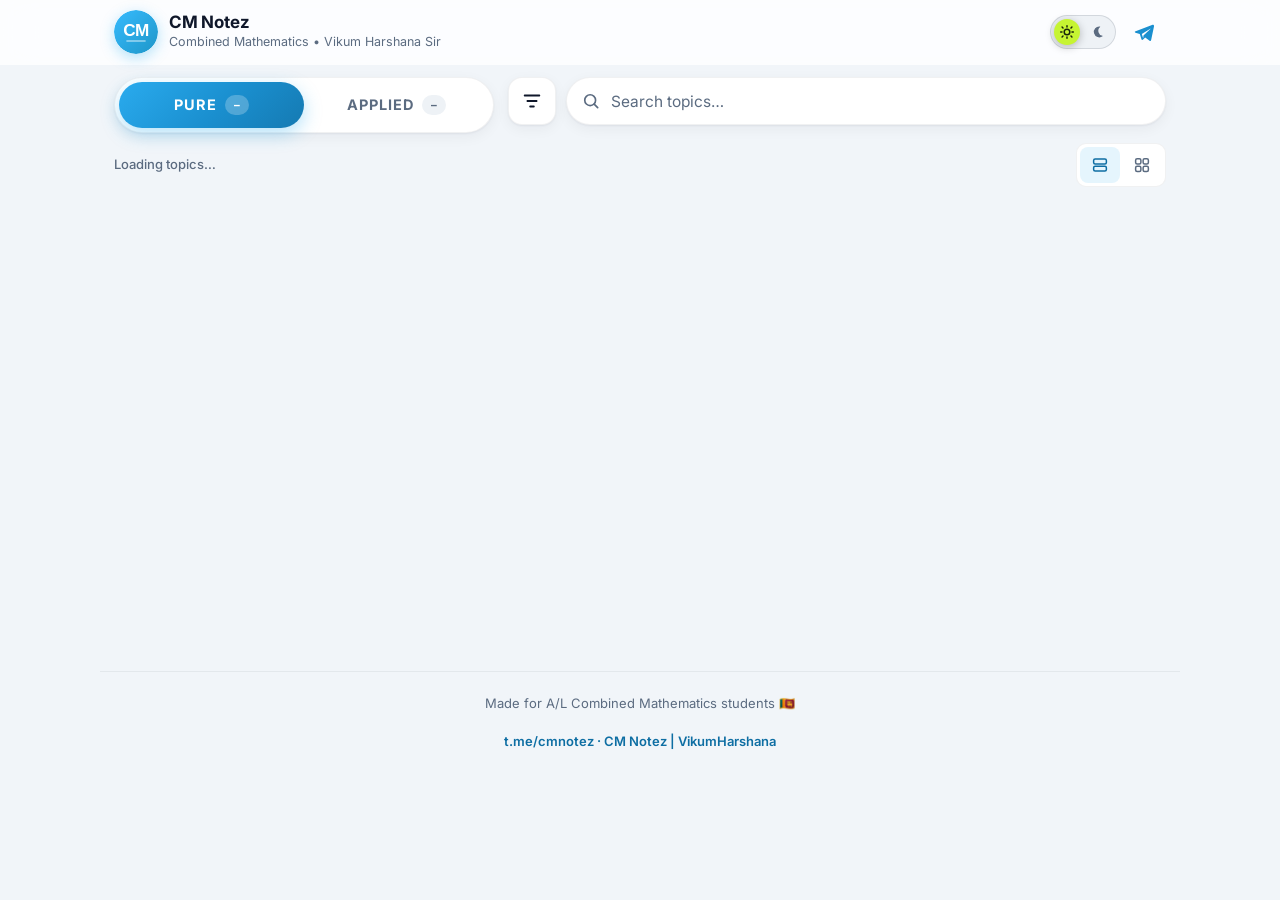
==== index.html @ eef136fe "feat(ui): add header, tabs and search" ====
<!doctype html>
<html lang="en" data-theme="dark">
<head>
  <meta charset="utf-8">
  <meta name="viewport" content="width=device-width, initial-scale=1, viewport-fit=cover">
  <title>CM Notez – Combined Maths Notes &amp; Past Papers | Vikum Harshana</title>
  <meta name="description" content="All Combined Mathematics (A/L) theory notes and past papers by Vikum Harshana Sir in one place. Pure and Applied Maths topics, Sinhala medium.">
  <meta name="theme-color" content="#17212B" id="meta-theme">
  <meta name="color-scheme" content="dark light">
  <meta name="apple-mobile-web-app-capable" content="yes">
  <meta name="mobile-web-app-capable" content="yes">
  <meta name="apple-mobile-web-app-status-bar-style" content="black-translucent">
  <meta name="apple-mobile-web-app-title" content="CM Notez">
  <link rel="canonical" href="https://sazindux.github.io/cmnotez/">

  <!-- Open Graph / Twitter -->
  <meta property="og:type" content="website">
  <meta property="og:site_name" content="CM Notez">
  <meta property="og:title" content="CM Notez | VikumHarshana – All Notes">
  <meta property="og:description" content="Combined Mathematics theory notes &amp; past papers – Pure and Applied. ශුද්ධ හා ව්‍යවහාරික ගණිතය.">
  <meta property="og:url" content="https://sazindux.github.io/cmnotez/">
  <meta property="og:image" content="https://sazindux.github.io/cmnotez/assets/icons/og-image.png">
  <meta property="og:image:width" content="1200">
  <meta property="og:image:height" content="630">
  <meta name="twitter:card" content="summary_large_image">
  <meta name="twitter:title" content="CM Notez | VikumHarshana – All Notes">
  <meta name="twitter:description" content="Combined Mathematics theory notes &amp; past papers – Pure and Applied.">
  <meta name="twitter:image" content="https://sazindux.github.io/cmnotez/assets/icons/og-image.png">

  <link rel="icon" href="./assets/logo.svg" type="image/svg+xml">
  <link rel="icon" href="./assets/icons/favicon-32.png" sizes="32x32" type="image/png">
  <link rel="apple-touch-icon" href="./assets/icons/apple-touch-icon.png">
  <link rel="manifest" href="./manifest.webmanifest">

  <!-- Theme before paint (avoids flash) -->
  <script>
    (function () {
      try {
        var t = localStorage.getItem('cmn:theme');
        if (t !== 'light' && t !== 'dark') t = matchMedia('(prefers-color-scheme: light)').matches ? 'light' : 'dark';
        document.documentElement.setAttribute('data-theme', t);
        document.getElementById('meta-theme').setAttribute('content', t === 'light' ? '#FFFFFF' : '#17212B');
      } catch (e) {}
    })();
  </script>

  <!-- Fonts: Inter + Noto Sans Sinhala (non-blocking, display=swap) -->
  <link rel="preconnect" href="https://fonts.googleapis.com">
  <link rel="preconnect" href="https://fonts.gstatic.com" crossorigin>
  <link rel="stylesheet" href="https://fonts.googleapis.com/css2?family=Inter:wght@400;500;600;700;800&family=Noto+Sans+Sinhala:wght@400;500;700&display=swap" media="print" onload="this.media='all'">
  <noscript><link rel="stylesheet" href="https://fonts.googleapis.com/css2?family=Inter:wght@400;500;600;700;800&family=Noto+Sans+Sinhala:wght@400;500;700&display=swap"></noscript>

  <link rel="preload" href="./data/topics.csv" as="fetch" crossorigin>
  <link rel="stylesheet" href="./css/tokens.css">
  <link rel="stylesheet" href="./css/base.css">
  <link rel="stylesheet" href="./css/components.css">
  <script type="module" src="./js/app.js"></script>
</head>
<body>
  <!-- Icon sprite -->
  <svg width="0" height="0" style="position:absolute" aria-hidden="true" focusable="false">
    <defs>
      <symbol id="i-sun" viewBox="0 0 24 24" fill="none" stroke="currentColor" stroke-width="2.2" stroke-linecap="round"><circle cx="12" cy="12" r="4.2"/><path d="M12 2.5v2M12 19.5v2M4.6 4.6l1.4 1.4M18 18l1.4 1.4M2.5 12h2M19.5 12h2M4.6 19.4L6 18M18 6l1.4-1.4"/></symbol>
      <symbol id="i-moon" viewBox="0 0 24 24" fill="currentColor"><path d="M20.5 14.6A8.6 8.6 0 0 1 9.4 3.5a.6.6 0 0 0-.8-.7A9.6 9.6 0 1 0 21.2 15.4a.6.6 0 0 0-.7-.8Z"/></symbol>
      <symbol id="i-tg" viewBox="0 0 24 24" fill="currentColor"><path d="M21.4 4.2 2.9 11.3c-1.3.5-1.2 1.2-.2 1.5l4.7 1.5 1.8 5.6c.2.6.4.8.9.8.4 0 .6-.2.9-.5l2.3-2.2 4.8 3.5c.9.5 1.5.2 1.7-.8l3.1-14.7c.3-1.3-.5-1.9-1.5-1.8ZM9.6 14.2l8.9-5.6c.4-.3.8-.1.5.2l-7.6 6.9-.3 3.2-1.5-4.7Z"/></symbol>
      <symbol id="i-filter" viewBox="0 0 24 24" fill="none" stroke="currentColor" stroke-width="2" stroke-linecap="round"><path d="M4 6h16M7 12h10M10 18h4"/></symbol>
      <symbol id="i-search" viewBox="0 0 24 24" fill="none" stroke="currentColor" stroke-width="2" stroke-linecap="round"><circle cx="11" cy="11" r="6.5"/><path d="m20 20-4.2-4.2"/></symbol>
      <symbol id="i-x" viewBox="0 0 24 24" fill="none" stroke="currentColor" stroke-width="2.2" stroke-linecap="round"><path d="M6 6l12 12M18 6 6 18"/></symbol>
      <symbol id="i-list" viewBox="0 0 24 24" fill="none" stroke="currentColor" stroke-width="2" stroke-linecap="round"><rect x="3.5" y="4" width="17" height="6.5" rx="2"/><rect x="3.5" y="13.5" width="17" height="6.5" rx="2"/></symbol>
      <symbol id="i-grid" viewBox="0 0 24 24" fill="none" stroke="currentColor" stroke-width="2"><rect x="3.5" y="3.5" width="7" height="7" rx="2"/><rect x="13.5" y="3.5" width="7" height="7" rx="2"/><rect x="3.5" y="13.5" width="7" height="7" rx="2"/><rect x="13.5" y="13.5" width="7" height="7" rx="2"/></symbol>
      <symbol id="i-book" viewBox="0 0 24 24" fill="none" stroke="currentColor" stroke-width="2" stroke-linecap="round" stroke-linejoin="round"><path d="M4 5.5A2.5 2.5 0 0 1 6.5 3H20v15H6.5A2.5 2.5 0 0 0 4 20.5v-15Z"/><path d="M4 20.5A2.5 2.5 0 0 0 6.5 23H20v-5M8 7.5h8"/></symbol>
      <symbol id="i-paper" viewBox="0 0 24 24" fill="none" stroke="currentColor" stroke-width="2" stroke-linecap="round" stroke-linejoin="round"><path d="M14 3H7a2 2 0 0 0-2 2v14a2 2 0 0 0 2 2h10a2 2 0 0 0 2-2V8l-5-5Z"/><path d="M14 3v5h5M9 13h6M9 17h4"/></symbol>
      <symbol id="i-clock" viewBox="0 0 24 24" fill="none" stroke="currentColor" stroke-width="2.2" stroke-linecap="round"><circle cx="12" cy="12" r="8.5"/><path d="M12 7.5V12l3 2"/></symbol>
      <symbol id="i-dots" viewBox="0 0 24 24" fill="currentColor"><circle cx="12" cy="5.5" r="1.9"/><circle cx="12" cy="12" r="1.9"/><circle cx="12" cy="18.5" r="1.9"/></symbol>
      <symbol id="i-ticks" viewBox="0 0 20 14" fill="none" stroke="currentColor" stroke-width="1.9" stroke-linecap="round" stroke-linejoin="round"><path d="M1.5 7.5 5 11l7-8.5M9 10.6l.4.4 7-8.5"/></symbol>
      <symbol id="i-tick" viewBox="0 0 20 14" fill="none" stroke="currentColor" stroke-width="1.9" stroke-linecap="round" stroke-linejoin="round"><path d="M4.5 7.5 8 11l7-8.5"/></symbol>
      <symbol id="i-check" viewBox="0 0 24 24" fill="none" stroke="currentColor" stroke-width="2.6" stroke-linecap="round" stroke-linejoin="round"><path d="m5 12.5 4.5 4.5L19 7.5"/></symbol>
      <symbol id="i-up" viewBox="0 0 24 24" fill="none" stroke="currentColor" stroke-width="2.4" stroke-linecap="round" stroke-linejoin="round"><path d="M12 19V5M5.5 11.5 12 5l6.5 6.5"/></symbol>
      <symbol id="i-link" viewBox="0 0 24 24" fill="none" stroke="currentColor" stroke-width="2" stroke-linecap="round"><path d="M10 14a4.5 4.5 0 0 0 6.4 0l3.2-3.2a4.5 4.5 0 0 0-6.4-6.4L12 5.6"/><path d="M14 10a4.5 4.5 0 0 0-6.4 0l-3.2 3.2a4.5 4.5 0 0 0 6.4 6.4l1.2-1.2"/></symbol>
      <symbol id="i-share" viewBox="0 0 24 24" fill="none" stroke="currentColor" stroke-width="2" stroke-linecap="round" stroke-linejoin="round"><path d="M12 15V3.5M7.5 8 12 3.5 16.5 8"/><path d="M5 12v7a2 2 0 0 0 2 2h10a2 2 0 0 0 2-2v-7"/></symbol>
      <symbol id="i-wifi-off" viewBox="0 0 24 24" fill="none" stroke="currentColor" stroke-width="2" stroke-linecap="round"><path d="M3 3l18 18M8.5 16.5a5 5 0 0 1 7 0M5 12.8a10 10 0 0 1 4.2-2.4M19 12.8a10 10 0 0 0-2.7-1.9M2 9.2a15 15 0 0 1 4.3-2.6M22 9.2A15 15 0 0 0 11 5.1"/><circle cx="12" cy="20" r=".6" fill="currentColor"/></symbol>
      <symbol id="i-download" viewBox="0 0 24 24" fill="none" stroke="currentColor" stroke-width="2" stroke-linecap="round" stroke-linejoin="round"><path d="M12 3.5V15M7.5 10.5 12 15l4.5-4.5M5 19.5h14"/></symbol>
    </defs>
  </svg>

  <a class="skip-link" href="#main">Skip to topics</a>

  <header class="app-header" id="header">
    <div class="shell header-row">
      <a class="brand" href="https://t.me/cmnotez" target="_blank" rel="noopener noreferrer" aria-label="CM Notez Telegram channel">
        <img class="avatar" src="./assets/logo.svg" width="44" height="44" alt="">
        <div class="brand-text">
          <h1 class="brand-title">CM Notez</h1>
          <p class="brand-sub">Combined Mathematics • Vikum Harshana Sir</p>
        </div>
      </a>
      <div class="header-actions">
        <button class="theme-toggle" id="theme-toggle" type="button" role="switch" aria-checked="true" aria-label="Dark mode">
          <span class="tt-track" aria-hidden="true">
            <span class="tt-thumb"></span>
            <svg class="tt-icon tt-sun"><use href="#i-sun"/></svg>
            <svg class="tt-icon tt-moon"><use href="#i-moon"/></svg>
          </span>
        </button>
        <a class="icon-btn join" href="https://t.me/cmnotez" target="_blank" rel="noopener noreferrer" aria-label="Join the CM Notez Telegram channel" title="Join channel">
          <svg aria-hidden="true"><use href="#i-tg"/></svg>
        </a>
      </div>
    </div>
  </header>

  <main id="main" class="shell">
    <section class="controls" aria-label="Browse topics">
      <div class="tabs" role="tablist" aria-label="Category" data-active="pure" id="tabs">
        <span class="tab-indicator" aria-hidden="true"></span>
        <button class="tab" role="tab" id="tab-pure" data-cat="pure" aria-selected="true" aria-controls="panel" type="button">PURE <span class="tab-count" id="count-pure">–</span></button>
        <button class="tab" role="tab" id="tab-applied" data-cat="applied" aria-selected="false" aria-controls="panel" tabindex="-1" type="button">APPLIED <span class="tab-count" id="count-applied">–</span></button>
      </div>

      <div class="toolbar">
        <button class="filter-btn" id="filter-btn" type="button" aria-haspopup="dialog" aria-controls="filter-sheet" aria-label="Filter topics">
          <svg aria-hidden="true"><use href="#i-filter"/></svg>
          <span class="filter-dot" aria-hidden="true"></span>
        </button>
        <div class="search" id="search-wrap" role="search">
          <svg class="search-icon" aria-hidden="true"><use href="#i-search"/></svg>
          <label for="search" class="sr-only">Search topics in Sinhala or English</label>
          <input id="search" type="search" placeholder="Search topics…" autocomplete="off" autocorrect="off" spellcheck="false" enterkeyhint="search">
          <button class="search-clear" id="search-clear" type="button" aria-label="Clear search" tabindex="-1">
            <svg aria-hidden="true"><use href="#i-x"/></svg>
          </button>
        </div>
      </div>

      <div class="banner offline" id="offline-banner" role="status" hidden>
        <svg aria-hidden="true"><use href="#i-wifi-off"/></svg>
        <span class="banner-text">Offline – showing saved notes</span>
      </div>
      <div class="banner" id="install-banner" hidden>
        <svg aria-hidden="true"><use href="#i-download"/></svg>
        <span class="banner-text">Install CM Notez for quick access</span>
        <button class="btn-mini" id="install-btn" type="button">Install</button>
        <button class="icon-btn" id="install-close" type="button" aria-label="Dismiss install prompt"><svg aria-hidden="true"><use href="#i-x"/></svg></button>
      </div>

      <div class="meta-row">
        <p class="result-count" id="result-count" aria-live="polite">Loading topics…</p>
        <div class="view-toggle" role="group" aria-label="Layout">
          <button class="view-btn" type="button" data-view="list" aria-pressed="true" aria-label="List view"><svg aria-hidden="true"><use href="#i-list"/></svg></button>
          <button class="view-btn" type="button" data-view="grid" aria-pressed="false" aria-label="Grid view"><svg aria-hidden="true"><use href="#i-grid"/></svg></button>
        </div>
      </div>
    </section>

    <section class="panel" id="panel" role="tabpanel" aria-labelledby="tab-pure">
      <ul class="list" id="list" data-view="list" aria-busy="true"></ul>
    </section>
  </main>

  <footer class="app-footer shell">
    <p>Made for A/L Combined Mathematics students 🇱🇰</p>
    <p><a href="https://t.me/cmnotez" target="_blank" rel="noopener noreferrer">t.me/cmnotez · CM Notez | VikumHarshana</a></p>
    <p id="last-updated"></p>
  </footer>

  <button class="fab" id="fab" type="button" aria-label="Scroll to top" tabindex="-1">
    <svg aria-hidden="true"><use href="#i-up"/></svg>
  </button>

  <div class="backdrop" id="backdrop" aria-hidden="true"></div>

  <div class="sheet" id="filter-sheet" role="dialog" aria-modal="true" aria-labelledby="filter-title" aria-hidden="true">
    <button class="sheet-handle" type="button" aria-label="Close filters" data-close></button>
    <h2 class="sheet-title" id="filter-title">Filter topics</h2>
    <p class="sheet-sub">Show topics by available resources</p>
    <div class="chips" role="radiogroup" aria-label="Filter" id="chips">
      <button class="chip" type="button" role="radio" data-filter="all" aria-checked="true"><svg aria-hidden="true"><use href="#i-check"/></svg>All</button>
      <button class="chip" type="button" role="radio" data-filter="theory" aria-checked="false"><svg aria-hidden="true"><use href="#i-check"/></svg>Has Theory Note</button>
      <button class="chip" type="button" role="radio" data-filter="paper" aria-checked="false"><svg aria-hidden="true"><use href="#i-check"/></svg>Has Past Papers</button>
      <button class="chip" type="button" role="radio" data-filter="both" aria-checked="false"><svg aria-hidden="true"><use href="#i-check"/></svg>Has Both</button>
      <button class="chip" type="button" role="radio" data-filter="new" aria-checked="false"><svg aria-hidden="true"><use href="#i-check"/></svg>New</button>
      <button class="chip" type="button" role="radio" data-filter="soon" aria-checked="false"><svg aria-hidden="true"><use href="#i-check"/></svg>Coming soon</button>
    </div>
    <div class="sheet-actions">
      <button class="btn btn-ghost" type="button" id="filter-reset">Reset</button>
      <button class="btn btn-primary" type="button" data-close>Show results</button>
    </div>
  </div>

  <div class="sheet" id="action-sheet" role="dialog" aria-modal="true" aria-labelledby="action-title" aria-hidden="true">
    <button class="sheet-handle" type="button" aria-label="Close menu" data-close></button>
    <h2 class="sheet-title" id="action-title"></h2>
    <p class="sheet-sub" id="action-sub"></p>
    <ul class="action-list">
      <li><button class="action-item" type="button" data-act="copy-theory"><svg aria-hidden="true"><use href="#i-link"/></svg>Copy link (Theory)<small></small></button></li>
      <li><button class="action-item" type="button" data-act="copy-paper"><svg aria-hidden="true"><use href="#i-link"/></svg>Copy link (Past Papers)<small></small></button></li>
      <li><button class="action-item" type="button" data-act="share"><svg aria-hidden="true"><use href="#i-share"/></svg>Share topic</button></li>
    </ul>
  </div>

  <div class="toast-wrap" id="toasts" role="status" aria-live="polite"></div>
</body>
</html>
---- css/tokens.css ----
/* ==========================================================
   CM Notez — Design tokens
   Change colors here. Theme switch = <html data-theme="dark|light">
   ========================================================== */
:root {
  /* Brand (Telegram) */
  --brand: #2AABEE;
  --brand-pressed: #229ED9;
  --brand-grad: linear-gradient(135deg, #37BBFE 0%, #2AABEE 45%, #1E96C8 100%);
  --brand-contrast: #ffffff;
  --accent-lime: #C6F432;

  /* Typography */
  --font-latin: "Inter", system-ui, -apple-system, "Segoe UI", Roboto, Arial, sans-serif;
  --font-si: "Noto Sans Sinhala", "Iskoola Pota", "Nirmala UI", var(--font-latin);
  --font: var(--font-latin), "Noto Sans Sinhala", "Iskoola Pota", "Nirmala UI", sans-serif;

  /* Shape */
  --r-sm: 10px;
  --r-md: 14px;
  --r-lg: 18px;
  --r-pill: 999px;

  /* Motion */
  --ease: cubic-bezier(0.22, 1, 0.36, 1);
  --ease-sheet: cubic-bezier(0.32, 0.72, 0, 1);
  --d-fast: 180ms;
  --d-med: 240ms;
  --d-slow: 350ms;

  /* Layout */
  --shell: 480px;
  --header-h: 64px;
  --safe-t: env(safe-area-inset-top, 0px);
  --safe-b: env(safe-area-inset-bottom, 0px);
  --safe-l: env(safe-area-inset-left, 0px);
  --safe-r: env(safe-area-inset-right, 0px);
}

/* ---------- Dark (Telegram night) — default ---------- */
:root,
[data-theme="dark"] {
  color-scheme: dark;
  --bg: #0E1621;
  --surface: #17212B;
  --elevated: #1F2C3A;
  --surface-2: #232F3D;
  --text: #F5F5F5;
  --muted: #8B98A5;
  --border: rgba(255, 255, 255, 0.07);
  --border-strong: rgba(255, 255, 255, 0.12);
  --header-bg: rgba(23, 33, 43, 0.78);
  --shadow: 0 1px 0 rgba(0, 0, 0, 0.25);
  --shadow-lg: 0 18px 50px rgba(0, 0, 0, 0.55);
  --tonal: rgba(42, 171, 238, 0.14);
  --tonal-text: #6EC9F7;
  --disabled-bg: rgba(255, 255, 255, 0.04);
  --disabled-text: #6C7883;
  --badge-bg: linear-gradient(135deg, rgba(55, 187, 254, 0.24), rgba(30, 150, 200, 0.12));
  --badge-text: #7FD0FA;
  --new-bg: #C6F432;
  --new-text: #18230A;
  --tick: #4FC3F7;
  --mark-bg: rgba(42, 171, 238, 0.32);
  --skeleton-a: #1C2733;
  --skeleton-b: #263443;
  --backdrop: rgba(0, 0, 0, 0.55);
  --toast-bg: rgba(31, 44, 58, 0.97);
  --wallpaper-opacity: 0.045;
}

/* ---------- Light ---------- */
[data-theme="light"] {
  color-scheme: light;
  --bg: #F1F5F9;
  --surface: #FFFFFF;
  --elevated: #FFFFFF;
  --surface-2: #EEF2F6;
  --text: #0F172A;
  --muted: #5B6B80;
  --border: rgba(15, 23, 42, 0.06);
  --border-strong: rgba(15, 23, 42, 0.12);
  --header-bg: rgba(255, 255, 255, 0.8);
  --shadow: 0 1px 2px rgba(15, 23, 42, 0.05), 0 4px 14px rgba(15, 23, 42, 0.05);
  --shadow-lg: 0 18px 50px rgba(15, 23, 42, 0.2);
  --brand: #1A8FCF;          /* slightly deeper in light mode for AA contrast with white text */
  --brand-pressed: #157AB2;
  --brand-grad: linear-gradient(135deg, #2AABEE 0%, #1A8FCF 55%, #157AB2 100%);
  --tonal: rgba(42, 171, 238, 0.12);
  --tonal-text: #0E6EA3;
  --disabled-bg: #F1F4F8;
  --disabled-text: #6B7A8C;
  --badge-bg: linear-gradient(135deg, rgba(42, 171, 238, 0.18), rgba(42, 171, 238, 0.06));
  --badge-text: #0E6EA3;
  --new-bg: #C6F432;
  --new-text: #18230A;
  --tick: #1A8FCF;
  --mark-bg: rgba(42, 171, 238, 0.22);
  --skeleton-a: #E6ECF2;
  --skeleton-b: #F4F7FA;
  --backdrop: rgba(15, 23, 42, 0.4);
  --toast-bg: rgba(15, 23, 42, 0.92);
  --wallpaper-opacity: 0.05;
}
---- css/base.css ----
/* ===== Reset & base typography ===== */
*, *::before, *::after { box-sizing: border-box; }
* { margin: 0; padding: 0; }

html {
  -webkit-text-size-adjust: 100%;
  text-size-adjust: 100%;
  scroll-behavior: smooth;
  background: var(--bg);
}

body {
  min-height: 100vh;
  min-height: 100dvh;
  font-family: var(--font);
  font-size: 15px;
  line-height: 1.5;
  color: var(--text);
  background: var(--bg);
  -webkit-font-smoothing: antialiased;
  -moz-osx-font-smoothing: grayscale;
  -webkit-tap-highlight-color: transparent;
  overflow-x: hidden;
  overscroll-behavior-y: none;
}

/* Theme colour transition (enabled after first paint by theme.js) */
.theme-anim body,
.theme-anim body * {
  transition: background-color var(--d-med) var(--ease), border-color var(--d-med) var(--ease),
    color var(--d-med) var(--ease), fill var(--d-med) var(--ease) !important;
}

[lang="si"] { font-family: var(--font-si); line-height: 1.55; }

img, svg { display: block; max-width: 100%; }
svg { flex-shrink: 0; }

a { color: inherit; text-decoration: none; }

button, input { font: inherit; color: inherit; }
button {
  background: none;
  border: 0;
  cursor: pointer;
  touch-action: manipulation;
  user-select: none;
  -webkit-user-select: none;
}
button:disabled { cursor: not-allowed; }

input[type="search"]::-webkit-search-cancel-button,
input[type="search"]::-webkit-search-decoration { -webkit-appearance: none; appearance: none; }

:focus { outline: none; }
:focus-visible {
  outline: 2px solid var(--brand);
  outline-offset: 2px;
  border-radius: var(--r-sm);
}

.sr-only {
  position: absolute !important;
  width: 1px; height: 1px;
  padding: 0; margin: -1px;
  overflow: hidden; clip: rect(0 0 0 0);
  white-space: nowrap; border: 0;
}

.skip-link {
  position: fixed; left: 12px; top: -60px; z-index: 100;
  background: var(--brand); color: #fff; padding: 10px 14px; border-radius: var(--r-sm);
}
.skip-link:focus { top: calc(12px + var(--safe-t)); }

/* Desktop scrollbar */
@media (hover: hover) and (pointer: fine) {
  html { scrollbar-width: thin; scrollbar-color: var(--border-strong) transparent; }
  ::-webkit-scrollbar { width: 10px; }
  ::-webkit-scrollbar-track { background: transparent; }
  ::-webkit-scrollbar-thumb {
    background: var(--border-strong);
    border-radius: 10px;
    border: 3px solid var(--bg);
  }
  ::-webkit-scrollbar-thumb:hover { background: var(--muted); }
}

@media (prefers-reduced-motion: reduce) {
  html { scroll-behavior: auto; }
  *, *::before, *::after {
    animation-duration: 1ms !important;
    animation-iteration-count: 1 !important;
    transition-duration: 1ms !important;
  }
}
---- css/components.css ----
/* ==========================================================
   CM Notez — Components
   ========================================================== */

/* ---------- Wallpaper (Telegram chat-like doodles) ---------- */
body::before {
  content: "";
  position: fixed;
  inset: 0;
  z-index: -1;
  pointer-events: none;
  opacity: var(--wallpaper-opacity);
  background-image: url("data:image/svg+xml,%3Csvg xmlns='http://www.w3.org/2000/svg' width='160' height='160' fill='none' stroke='%232AABEE' stroke-width='2' stroke-linecap='round' stroke-linejoin='round'%3E%3Cpath d='M18 22h18M27 13v18'/%3E%3Cpath d='M96 18c-6 0-8 4-8 9v12c0 5-2 9-8 9'/%3E%3Cpath d='M130 30h16M130 38h16'/%3E%3Ccircle cx='40' cy='86' r='11'/%3E%3Cpath d='M90 80l8 18 12-30h16'/%3E%3Cpath d='M18 136l14-14M18 122l14 14'/%3E%3Cpath d='M120 120h22l-11 10 11 10h-22'/%3E%3Cpath d='M64 140h20'/%3E%3Ccircle cx='74' cy='132' r='1.5'/%3E%3Ccircle cx='74' cy='148' r='1.5'/%3E%3C/svg%3E");
  background-size: 160px 160px;
}
body::after {
  content: "";
  position: fixed;
  inset: 0;
  z-index: -2;
  pointer-events: none;
  background:
    radial-gradient(120% 60% at 100% 0%, rgba(42, 171, 238, 0.10), transparent 60%),
    radial-gradient(90% 50% at 0% 100%, rgba(42, 171, 238, 0.07), transparent 60%);
}

.shell {
  width: 100%;
  max-width: var(--shell);
  margin: 0 auto;
  padding-left: calc(14px + var(--safe-l));
  padding-right: calc(14px + var(--safe-r));
}

/* ---------- Header ---------- */
.app-header {
  position: sticky;
  top: 0;
  z-index: 30;
  padding-top: var(--safe-t);
  background: var(--header-bg);
  -webkit-backdrop-filter: saturate(180%) blur(16px);
  backdrop-filter: saturate(180%) blur(16px);
  border-bottom: 1px solid transparent;
  transition: border-color var(--d-med) var(--ease), box-shadow var(--d-med) var(--ease);
}
.app-header.is-scrolled { border-bottom-color: var(--border); box-shadow: 0 6px 20px rgba(0, 0, 0, 0.12); }
.header-row {
  height: var(--header-h);
  display: flex;
  align-items: center;
  gap: 12px;
}
.brand {
  display: flex;
  align-items: center;
  gap: 11px;
  min-width: 0;
  flex: 1;
}
.avatar {
  width: 44px;
  height: 44px;
  border-radius: 50%;
  box-shadow: 0 4px 14px rgba(42, 171, 238, 0.35);
  transform-origin: left center;
  transition: transform var(--d-slow) var(--ease);
}
.brand-text { min-width: 0; transition: transform var(--d-slow) var(--ease); }
.brand-title { font-size: 17px; font-weight: 700; letter-spacing: -0.01em; line-height: 1.2; }
.brand-sub {
  font-size: 12.5px;
  color: var(--muted);
  white-space: nowrap;
  overflow: hidden;
  text-overflow: ellipsis;
  transition: opacity var(--d-med) var(--ease), transform var(--d-slow) var(--ease);
}
.is-scrolled .avatar { transform: scale(0.84); }
.is-scrolled .brand-text { transform: translate(-6px, 8px); }
.is-scrolled .brand-sub { opacity: 0; transform: translateY(-4px); }

.header-actions { display: flex; align-items: center; gap: 4px; }

.icon-btn {
  position: relative;
  width: 44px;
  height: 44px;
  display: grid;
  place-items: center;
  border-radius: 50%;
  color: var(--muted);
  overflow: hidden;
  transition: transform var(--d-fast) var(--ease), color var(--d-fast) var(--ease), background-color var(--d-fast) var(--ease);
}
.icon-btn:hover { color: var(--brand); background: var(--tonal); }
.icon-btn:active { transform: scale(0.92); }
.icon-btn svg { width: 22px; height: 22px; }
.icon-btn.join { color: var(--brand); }

/* ---------- Theme toggle (pill switch) ---------- */
.theme-toggle {
  position: relative;
  height: 44px;
  padding: 5px 2px;
  display: flex;
  align-items: center;
}
.tt-track {
  position: relative;
  width: 66px;
  height: 34px;
  border-radius: var(--r-pill);
  background: var(--surface-2);
  border: 1px solid var(--border-strong);
  display: flex;
  align-items: center;
  justify-content: space-between;
  padding: 0 8px;
}
.tt-thumb {
  position: absolute;
  top: 3px;
  left: 3px;
  width: 26px;
  height: 26px;
  border-radius: 50%;
  background: var(--accent-lime);
  box-shadow: 0 2px 8px rgba(0, 0, 0, 0.25);
  transition: transform var(--d-slow) var(--ease), background-color var(--d-slow) var(--ease);
}
[data-theme="dark"] .tt-thumb { transform: translateX(32px); background: var(--brand); }
.tt-icon {
  position: relative;
  z-index: 1;
  width: 16px;
  height: 16px;
  color: var(--muted);
  transition: transform var(--d-slow) var(--ease), color var(--d-slow) var(--ease);
}
[data-theme="light"] .tt-sun { color: #18230A; transform: rotate(90deg); }
[data-theme="dark"] .tt-moon { color: #fff; transform: rotate(-20deg); }
[data-theme="dark"] .tt-sun { transform: rotate(-45deg) scale(0.85); }
[data-theme="light"] .tt-moon { transform: rotate(30deg) scale(0.85); }
.theme-toggle:focus-visible { outline: none; }
.theme-toggle:focus-visible .tt-track { outline: 2px solid var(--brand); outline-offset: 2px; }

/* ---------- Tabs (segmented) ---------- */
.controls { padding-top: 12px; }
.tabs {
  position: relative;
  display: grid;
  grid-template-columns: 1fr 1fr;
  padding: 4px;
  border-radius: var(--r-pill);
  background: var(--surface);
  border: 1px solid var(--border);
  box-shadow: var(--shadow);
}
.tab-indicator {
  position: absolute;
  top: 4px;
  bottom: 4px;
  left: 4px;
  width: calc(50% - 4px);
  border-radius: var(--r-pill);
  background: var(--brand-grad);
  box-shadow: 0 6px 18px rgba(42, 171, 238, 0.35);
  transition: transform var(--d-slow) var(--ease);
  will-change: transform;
}
.tabs[data-active="applied"] .tab-indicator { transform: translateX(100%); }
.tab {
  position: relative;
  z-index: 1;
  height: 46px;
  display: flex;
  align-items: center;
  justify-content: center;
  gap: 8px;
  border-radius: var(--r-pill);
  font-weight: 700;
  font-size: 14.5px;
  letter-spacing: 0.06em;
  color: var(--muted);
  transition: color var(--d-med) var(--ease);
}
.tab[aria-selected="true"] { color: #fff; }
.tab-count {
  min-width: 24px;
  height: 20px;
  padding: 0 7px;
  border-radius: var(--r-pill);
  font-size: 11.5px;
  letter-spacing: 0;
  line-height: 20px;
  background: var(--surface-2);
  color: var(--muted);
  transition: background-color var(--d-med) var(--ease), color var(--d-med) var(--ease);
}
.tab[aria-selected="true"] .tab-count { background: rgba(255, 255, 255, 0.24); color: #fff; }

/* ---------- Toolbar ---------- */
.toolbar { display: flex; gap: 10px; margin-top: 12px; }
.filter-btn {
  position: relative;
  flex: none;
  width: 48px;
  height: 48px;
  display: grid;
  place-items: center;
  border-radius: var(--r-md);
  background: var(--surface);
  border: 1px solid var(--border);
  box-shadow: var(--shadow);
  color: var(--text);
  overflow: hidden;
  transition: transform var(--d-fast) var(--ease);
}
.filter-btn svg { width: 22px; height: 22px; }
.filter-btn:active { transform: scale(0.95); }
.filter-dot {
  position: absolute;
  top: 10px;
  right: 10px;
  width: 9px;
  height: 9px;
  border-radius: 50%;
  background: var(--brand);
  box-shadow: 0 0 0 2px var(--surface);
  transform: scale(0);
  transition: transform var(--d-med) var(--ease);
}
.filter-btn.has-filter .filter-dot { transform: scale(1); }

.search {
  position: relative;
  flex: 1;
  min-width: 0;
  height: 48px;
  display: flex;
  align-items: center;
  border-radius: var(--r-pill);
  background: var(--surface);
  border: 1px solid var(--border);
  box-shadow: var(--shadow);
  transition: border-color var(--d-fast) var(--ease), box-shadow var(--d-fast) var(--ease);
}
.search:focus-within { border-color: var(--brand); box-shadow: 0 0 0 3px var(--tonal); }
.search-icon { width: 20px; height: 20px; margin-left: 14px; color: var(--muted); }
.search input {
  flex: 1;
  min-width: 0;
  height: 100%;
  padding: 0 8px 0 10px;
  background: transparent;
  border: 0;
  font-size: 15.5px;
}
.search input::placeholder { color: var(--muted); opacity: 1; }
.search input:focus-visible { outline: none; }
.search-clear {
  width: 44px;
  height: 44px;
  display: grid;
  place-items: center;
  color: var(--muted);
  opacity: 0;
  transform: scale(0.6);
  pointer-events: none;
  transition: opacity var(--d-fast) var(--ease), transform var(--d-fast) var(--ease);
}
.search-clear svg { width: 18px; height: 18px; }
.search.has-value .search-clear { opacity: 1; transform: none; pointer-events: auto; }

/* ---------- Meta row ---------- */
.meta-row {
  display: flex;
  align-items: center;
  justify-content: space-between;
  margin: 10px 0 8px;
  min-height: 44px;
}
.result-count { font-size: 13px; color: var(--muted); font-weight: 500; }
.view-toggle {
  display: flex;
  padding: 3px;
  gap: 2px;
  border-radius: var(--r-sm);
  background: var(--surface);
  border: 1px solid var(--border);
}
.view-btn {
  width: 40px;
  height: 36px;
  display: grid;
  place-items: center;
  border-radius: 8px;
  color: var(--muted);
  transition: background-color var(--d-fast) var(--ease), color var(--d-fast) var(--ease);
}
.view-btn svg { width: 18px; height: 18px; }
.view-btn[aria-pressed="true"] { background: var(--tonal); color: var(--tonal-text); }

/* ---------- Banners ---------- */
.banner {
  display: flex;
  align-items: center;
  gap: 10px;
  margin: 10px 0 0;
  padding: 10px 12px;
  border-radius: var(--r-md);
  background: var(--surface);
  border: 1px solid var(--border);
  font-size: 13.5px;
  animation: fadeUp var(--d-slow) var(--ease) both;
}
.banner[hidden] { display: none; }
.banner svg { width: 20px; height: 20px; color: var(--brand); }
.banner-text { flex: 1; min-width: 0; }
.banner .btn-mini {
  height: 36px;
  padding: 0 14px;
  border-radius: var(--r-pill);
  background: var(--brand);
  color: #fff;
  font-weight: 600;
  font-size: 13px;
}
.banner .icon-btn { width: 36px; height: 36px; }
.banner .icon-btn svg { width: 18px; height: 18px; }
.banner.offline { background: var(--tonal); border-color: transparent; color: var(--tonal-text); }

/* ---------- Topic list ---------- */
.panel { position: relative; min-height: 50vh; touch-action: pan-y; }
.list {
  list-style: none;
  display: grid;
  grid-template-columns: 1fr;
  gap: 10px;
  padding-bottom: 8px;
}
.list[data-view="grid"] { grid-template-columns: 1fr 1fr; gap: 10px; }

@media (min-width: 700px) {
  :root { --shell: 760px; }
  .list[data-view="list"] { grid-template-columns: 1fr 1fr; }
  .list[data-view="grid"] { grid-template-columns: repeat(3, 1fr); }
}
@media (min-width: 1100px) {
  :root { --shell: 1080px; }
  .list[data-view="list"] { grid-template-columns: repeat(3, 1fr); }
  .list[data-view="grid"] { grid-template-columns: repeat(4, 1fr); }
  .controls { display: grid; grid-template-columns: 380px 1fr; gap: 0 14px; align-items: start; }
  .controls .toolbar { margin-top: 0; }
  .controls .meta-row, .controls .banner { grid-column: 1 / -1; }
}

/* ---------- Card ---------- */
.card {
  position: relative;
  display: flex;
  flex-direction: column;
  gap: 12px;
  min-width: 0;
  padding: 14px;
  border-radius: var(--r-lg);
  background: var(--surface);
  border: 1px solid var(--border);
  box-shadow: var(--shadow);
  -webkit-touch-callout: none;
}
.card.reveal { opacity: 0; transform: translateY(12px); }
.card.reveal.in {
  opacity: 1;
  transform: none;
  transition: opacity var(--d-slow) var(--ease), transform var(--d-slow) var(--ease);
  transition-delay: var(--delay, 0ms);
}
.card-head { display: flex; align-items: flex-start; gap: 12px; min-width: 0; }
.num {
  flex: none;
  width: 42px;
  height: 42px;
  display: grid;
  place-items: center;
  border-radius: 13px;
  background: var(--badge-bg);
  color: var(--badge-text);
  font-weight: 800;
  font-size: 15px;
  font-variant-numeric: tabular-nums;
  border: 1px solid rgba(42, 171, 238, 0.22);
}
.titles { flex: 1; min-width: 0; padding-top: 1px; }
.t-si {
  font-size: 16.5px;
  font-weight: 700;
  line-height: 1.45;
  overflow-wrap: anywhere;
  word-break: break-word;
}
.t-en {
  margin-top: 2px;
  font-size: 13px;
  color: var(--muted);
  line-height: 1.4;
  overflow-wrap: anywhere;
}
mark {
  background: var(--mark-bg);
  color: inherit;
  border-radius: 4px;
  padding: 0 1px;
}
.menu-btn {
  flex: none;
  width: 44px;
  height: 44px;
  margin: -8px -8px 0 0;
}
.menu-btn svg { width: 20px; height: 20px; }

.tags { display: flex; flex-wrap: wrap; gap: 6px; align-items: center; }
.tags:empty { display: none; }
.pill-new {
  height: 20px;
  padding: 0 8px;
  border-radius: var(--r-pill);
  background: var(--new-bg);
  color: var(--new-text);
  font-size: 10.5px;
  font-weight: 800;
  letter-spacing: 0.08em;
  line-height: 20px;
}
.updated { font-size: 12px; color: var(--muted); }

.actions { display: grid; grid-template-columns: 1fr 1fr; gap: 8px; margin-top: auto; }
.list[data-view="grid"] .actions { grid-template-columns: 1fr; }

.btn {
  position: relative;
  min-height: 44px;
  padding: 0 12px;
  display: inline-flex;
  align-items: center;
  justify-content: center;
  gap: 7px;
  border-radius: var(--r-md);
  font-size: 14px;
  font-weight: 600;
  line-height: 1.15;
  text-align: center;
  overflow: hidden;
  isolation: isolate;
  user-select: none;
  -webkit-user-select: none;
  touch-action: manipulation;
  transition: transform var(--d-fast) var(--ease), background-color var(--d-fast) var(--ease), box-shadow var(--d-fast) var(--ease);
}
.btn svg { width: 18px; height: 18px; }
.btn:active:not([aria-disabled="true"]) { transform: scale(0.97); }
.btn-primary {
  background: var(--brand);
  color: var(--brand-contrast);
  box-shadow: 0 4px 14px rgba(42, 171, 238, 0.28);
}
.btn-primary:hover { background: var(--brand-pressed); }
.btn-tonal {
  background: var(--tonal);
  color: var(--tonal-text);
  box-shadow: inset 0 0 0 1px rgba(42, 171, 238, 0.35);
}
.btn-tonal:hover { background: rgba(42, 171, 238, 0.2); }
.btn-soon {
  background: var(--disabled-bg);
  color: var(--disabled-text);
  box-shadow: inset 0 0 0 1px var(--border);
  font-weight: 500;
  cursor: not-allowed;
}
.btn-soon svg { width: 15px; height: 15px; opacity: 0.85; }
.btn-label { display: flex; flex-direction: column; align-items: flex-start; }
.btn-label small { font-size: 10.5px; font-weight: 500; opacity: 0.85; letter-spacing: 0.02em; }

.status {
  display: flex;
  flex-wrap: wrap;
  gap: 4px 14px;
  font-size: 12px;
  color: var(--disabled-text);
}
.status span { display: inline-flex; align-items: center; gap: 4px; }
.status svg { width: 16px; height: 12px; }
.status .ok { color: var(--muted); }
.status .ok svg { color: var(--tick); }

/* Ripple */
.ripple {
  position: absolute;
  z-index: -1;
  border-radius: 50%;
  pointer-events: none;
  background: currentColor;
  opacity: 0.22;
  transform: scale(0);
  animation: ripple 520ms var(--ease) forwards;
}
@keyframes ripple { to { transform: scale(1); opacity: 0; } }

/* ---------- Skeleton ---------- */
.skeleton { pointer-events: none; overflow: hidden; }
.sk {
  position: relative;
  overflow: hidden;
  border-radius: 8px;
  background: var(--skeleton-a);
}
.sk::after {
  content: "";
  position: absolute;
  inset: 0;
  background: linear-gradient(90deg, transparent, var(--skeleton-b), transparent);
  transform: translateX(-100%);
  animation: shimmer 1.3s infinite;
}
@keyframes shimmer { to { transform: translateX(100%); } }
.sk-num { width: 42px; height: 42px; border-radius: 13px; flex: none; }
.sk-line { height: 14px; margin-top: 4px; }
.sk-line.w70 { width: 70%; }
.sk-line.w45 { width: 45%; height: 11px; margin-top: 10px; }
.sk-btn { height: 44px; border-radius: var(--r-md); }

/* ---------- Empty / error state ---------- */
.state {
  grid-column: 1 / -1;
  display: flex;
  flex-direction: column;
  align-items: center;
  text-align: center;
  gap: 8px;
  padding: 36px 20px;
  border-radius: var(--r-lg);
  background: var(--surface);
  border: 1px solid var(--border);
  animation: fadeUp var(--d-slow) var(--ease) both;
}
.state svg { width: 120px; height: 96px; margin-bottom: 6px; }
.state h2 { font-size: 17px; }
.state p { color: var(--muted); font-size: 14px; max-width: 30ch; }
.state .btn { margin-top: 10px; padding: 0 22px; }

/* ---------- Footer ---------- */
.app-footer {
  margin-top: 26px;
  padding: 22px 0 calc(96px + var(--safe-b));
  text-align: center;
  font-size: 13px;
  color: var(--muted);
  border-top: 1px solid var(--border);
}
.app-footer p + p { margin-top: 6px; }
.app-footer a {
  color: var(--tonal-text);
  font-weight: 600;
  display: inline-flex;
  align-items: center;
  min-height: 44px;
  padding: 0 6px;
}

/* ---------- FAB ---------- */
.fab {
  position: fixed;
  right: calc(16px + var(--safe-r));
  bottom: calc(18px + var(--safe-b));
  z-index: 25;
  width: 50px;
  height: 50px;
  border-radius: 50%;
  display: grid;
  place-items: center;
  background: var(--brand);
  color: #fff;
  box-shadow: 0 8px 24px rgba(42, 171, 238, 0.45);
  opacity: 0;
  transform: translateY(16px) scale(0.85);
  pointer-events: none;
  transition: opacity var(--d-med) var(--ease), transform var(--d-med) var(--ease);
}
.fab svg { width: 24px; height: 24px; }
.fab.show { opacity: 1; transform: none; pointer-events: auto; }
.fab:active { transform: scale(0.92); }
@media (min-width: 1100px) { .fab { right: calc(50% - 540px - 70px); } }

/* ---------- Bottom sheet ---------- */
.backdrop {
  position: fixed;
  inset: 0;
  z-index: 40;
  background: var(--backdrop);
  opacity: 0;
  pointer-events: none;
  transition: opacity var(--d-slow) var(--ease);
}
.backdrop.open { opacity: 1; pointer-events: auto; }
.sheet {
  position: fixed;
  left: 0;
  right: 0;
  bottom: 0;
  z-index: 41;
  width: 100%;
  max-width: var(--shell);
  max-width: min(var(--shell), 520px);
  margin: 0 auto;
  padding: 6px calc(18px + var(--safe-r)) calc(20px + var(--safe-b)) calc(18px + var(--safe-l));
  border-radius: 22px 22px 0 0;
  background: var(--elevated);
  border: 1px solid var(--border);
  border-bottom: 0;
  box-shadow: var(--shadow-lg);
  transform: translateY(105%);
  visibility: hidden;
  transition: transform 420ms var(--ease-sheet), visibility 0s linear 420ms;
  touch-action: none;
}
.sheet.open {
  transform: translateY(var(--drag, 0px));
  visibility: visible;
  transition: transform 420ms var(--ease-sheet), visibility 0s;
}
.sheet.dragging { transition: none; }
.sheet-handle {
  display: block;
  width: 100%;
  height: 24px;
  position: relative;
  cursor: grab;
}
.sheet-handle::before {
  content: "";
  position: absolute;
  left: 50%;
  top: 9px;
  width: 40px;
  height: 5px;
  margin-left: -20px;
  border-radius: 3px;
  background: var(--border-strong);
}
.sheet-title { font-size: 18px; font-weight: 700; margin: 4px 0 4px; }
.sheet-sub { font-size: 13px; color: var(--muted); margin-bottom: 14px; }
.chips { display: flex; flex-wrap: wrap; gap: 8px; }
.chip {
  position: relative;
  min-height: 44px;
  padding: 0 16px;
  display: inline-flex;
  align-items: center;
  gap: 6px;
  border-radius: var(--r-pill);
  background: var(--surface-2);
  border: 1px solid var(--border);
  font-size: 14px;
  font-weight: 500;
  overflow: hidden;
  transition: background-color var(--d-fast) var(--ease), color var(--d-fast) var(--ease), transform var(--d-fast) var(--ease);
}
.chip:active { transform: scale(0.96); }
.chip svg { width: 16px; height: 16px; display: none; }
.chip[aria-checked="true"] { background: var(--brand); color: #fff; border-color: transparent; }
.chip[aria-checked="true"] svg { display: block; }
.sheet-actions { display: grid; grid-template-columns: 1fr 2fr; gap: 10px; margin-top: 20px; }
.btn-ghost { background: var(--surface-2); color: var(--text); }

/* Action sheet (card menu) */
.action-list { list-style: none; margin-top: 4px; }
.action-item {
  position: relative;
  width: 100%;
  min-height: 52px;
  display: flex;
  align-items: center;
  gap: 14px;
  padding: 0 8px;
  border-radius: var(--r-md);
  font-size: 15.5px;
  text-align: left;
  overflow: hidden;
  transition: background-color var(--d-fast) var(--ease);
}
.action-item:hover:not(:disabled) { background: var(--surface-2); }
.action-item svg { width: 22px; height: 22px; color: var(--brand); }
.action-item:disabled { color: var(--disabled-text); }
.action-item:disabled svg { color: var(--disabled-text); }
.action-item small { margin-left: auto; font-size: 12px; color: var(--disabled-text); }

/* ---------- Toast ---------- */
.toast-wrap {
  position: fixed;
  left: 0;
  right: 0;
  bottom: calc(84px + var(--safe-b));
  z-index: 60;
  display: flex;
  justify-content: center;
  pointer-events: none;
  padding: 0 16px;
}
.toast {
  display: inline-flex;
  align-items: center;
  gap: 10px;
  max-width: 100%;
  padding: 12px 16px;
  border-radius: var(--r-md);
  background: var(--toast-bg);
  color: #fff;
  font-size: 14px;
  font-weight: 500;
  box-shadow: var(--shadow-lg);
  -webkit-backdrop-filter: blur(10px);
  backdrop-filter: blur(10px);
  animation: toastIn var(--d-slow) var(--ease) both;
}
.toast svg { width: 18px; height: 18px; color: #6EC9F7; }
.toast.out { animation: toastOut var(--d-med) var(--ease) both; }
@keyframes toastIn { from { opacity: 0; transform: translateY(24px) scale(0.96); } }
@keyframes toastOut { to { opacity: 0; transform: translateY(16px); } }
@keyframes fadeUp { from { opacity: 0; transform: translateY(8px); } }

/* ---------- Reduced motion ---------- */
@media (prefers-reduced-motion: reduce) {
  .card.reveal { transform: none; }
  .sk::after { animation: none; }
  .sheet { transition: opacity 1ms, visibility 0s; }
}

/* Small phones */
@media (max-width: 370px) {
  .brand-sub { font-size: 11.5px; }
  .tt-track { width: 58px; padding: 0 6px; }
  [data-theme="dark"] .tt-thumb { transform: translateX(24px); }
  .btn { font-size: 13px; padding: 0 8px; gap: 5px; }
  .list[data-view="grid"] { gap: 8px; }
  .list[data-view="grid"] .card { padding: 12px; }
}
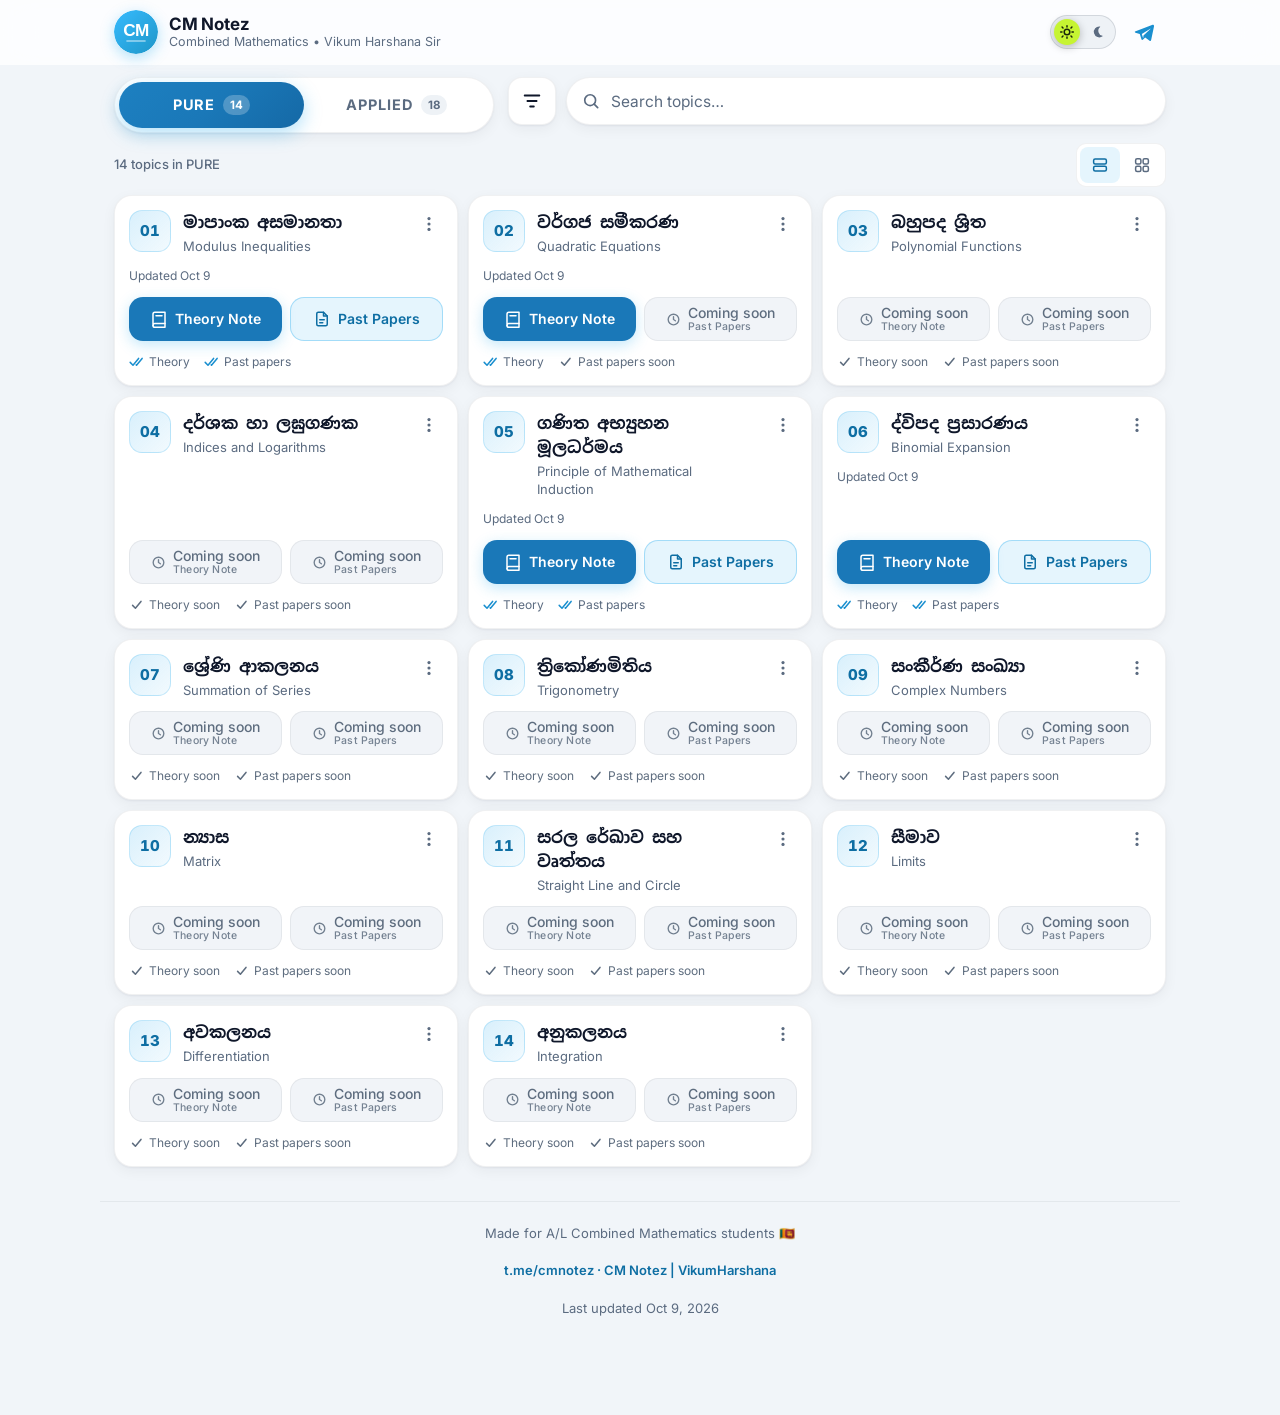
==== commit 93be2e5f: "feat(anim): add skeleton loader, card stagger animation, AA-contrast fills and grid layout polish" ====
--- a/index.html
+++ b/index.html
@@ -50,7 +50,6 @@
   <link rel="stylesheet" href="https://fonts.googleapis.com/css2?family=Inter:wght@400;500;600;700;800&family=Noto+Sans+Sinhala:wght@400;500;700&display=swap" media="print" onload="this.media='all'">
   <noscript><link rel="stylesheet" href="https://fonts.googleapis.com/css2?family=Inter:wght@400;500;600;700;800&family=Noto+Sans+Sinhala:wght@400;500;700&display=swap"></noscript>
 
-  <link rel="preload" href="./data/topics.csv" as="fetch" crossorigin>
   <link rel="stylesheet" href="./css/tokens.css">
   <link rel="stylesheet" href="./css/base.css">
   <link rel="stylesheet" href="./css/components.css">
--- a/css/tokens.css
+++ b/css/tokens.css
@@ -6,7 +6,10 @@
   /* Brand (Telegram) */
   --brand: #2AABEE;
   --brand-pressed: #229ED9;
-  --brand-grad: linear-gradient(135deg, #37BBFE 0%, #2AABEE 45%, #1E96C8 100%);
+  /* Filled surfaces that carry white text use a deeper blue for WCAG AA (≥4.5:1) */
+  --brand-fill: #1A78B8;
+  --brand-fill-hover: #1569A6;
+  --brand-grad: linear-gradient(135deg, #1D80C1 0%, #1A78B8 50%, #1569A6 100%);
   --brand-contrast: #ffffff;
   --accent-lime: #C6F432;
 
@@ -55,7 +58,7 @@
   --tonal: rgba(42, 171, 238, 0.14);
   --tonal-text: #6EC9F7;
   --disabled-bg: rgba(255, 255, 255, 0.04);
-  --disabled-text: #6C7883;
+  --disabled-text: #8592A0;
   --badge-bg: linear-gradient(135deg, rgba(55, 187, 254, 0.24), rgba(30, 150, 200, 0.12));
   --badge-text: #7FD0FA;
   --new-bg: #C6F432;
@@ -83,13 +86,12 @@
   --header-bg: rgba(255, 255, 255, 0.8);
   --shadow: 0 1px 2px rgba(15, 23, 42, 0.05), 0 4px 14px rgba(15, 23, 42, 0.05);
   --shadow-lg: 0 18px 50px rgba(15, 23, 42, 0.2);
-  --brand: #1A8FCF;          /* slightly deeper in light mode for AA contrast with white text */
+  --brand: #1A8FCF;          /* slightly deeper accent in light mode */
   --brand-pressed: #157AB2;
-  --brand-grad: linear-gradient(135deg, #2AABEE 0%, #1A8FCF 55%, #157AB2 100%);
   --tonal: rgba(42, 171, 238, 0.12);
   --tonal-text: #0E6EA3;
   --disabled-bg: #F1F4F8;
-  --disabled-text: #6B7A8C;
+  --disabled-text: #5E6D7F;
   --badge-bg: linear-gradient(135deg, rgba(42, 171, 238, 0.18), rgba(42, 171, 238, 0.06));
   --badge-text: #0E6EA3;
   --new-bg: #C6F432;
--- a/css/base.css
+++ b/css/base.css
@@ -69,7 +69,7 @@
 
 .skip-link {
   position: fixed; left: 12px; top: -60px; z-index: 100;
-  background: var(--brand); color: #fff; padding: 10px 14px; border-radius: var(--r-sm);
+  background: var(--brand-fill); color: #fff; padding: 10px 14px; border-radius: var(--r-sm);
 }
 .skip-link:focus { top: calc(12px + var(--safe-t)); }
 
--- a/css/components.css
+++ b/css/components.css
@@ -70,10 +70,12 @@
 .brand-title { font-size: 17px; font-weight: 700; letter-spacing: -0.01em; line-height: 1.2; }
 .brand-sub {
   font-size: 12.5px;
-  color: var(--muted);
-  white-space: nowrap;
+  line-height: 1.3;
+  color: var(--muted);
+  display: -webkit-box;
+  -webkit-line-clamp: 2;
+  -webkit-box-orient: vertical;
   overflow: hidden;
-  text-overflow: ellipsis;
   transition: opacity var(--d-med) var(--ease), transform var(--d-slow) var(--ease);
 }
 .is-scrolled .avatar { transform: scale(0.84); }
@@ -322,7 +324,7 @@
   height: 36px;
   padding: 0 14px;
   border-radius: var(--r-pill);
-  background: var(--brand);
+  background: var(--brand-fill);
   color: #fff;
   font-weight: 600;
   font-size: 13px;
@@ -397,15 +399,14 @@
   font-size: 16.5px;
   font-weight: 700;
   line-height: 1.45;
-  overflow-wrap: anywhere;
-  word-break: break-word;
+  overflow-wrap: break-word;
 }
 .t-en {
   margin-top: 2px;
   font-size: 13px;
   color: var(--muted);
   line-height: 1.4;
-  overflow-wrap: anywhere;
+  overflow-wrap: break-word;
 }
 mark {
   background: var(--mark-bg);
@@ -438,6 +439,13 @@
 
 .actions { display: grid; grid-template-columns: 1fr 1fr; gap: 8px; margin-top: auto; }
 .list[data-view="grid"] .actions { grid-template-columns: 1fr; }
+.list[data-view="grid"] .card { padding: 12px; gap: 10px; }
+.list[data-view="grid"] .card-head { flex-direction: column; gap: 10px; }
+.list[data-view="grid"] .num { width: 38px; height: 38px; font-size: 14px; border-radius: 12px; }
+.list[data-view="grid"] .menu-btn { position: absolute; top: 8px; right: 8px; margin: 0; }
+.list[data-view="grid"] .t-si { font-size: 15.5px; }
+.list[data-view="grid"] .t-en { font-size: 12.5px; }
+.list[data-view="grid"] .status { flex-direction: column; gap: 2px; }
 
 .btn {
   position: relative;
@@ -462,11 +470,11 @@
 .btn svg { width: 18px; height: 18px; }
 .btn:active:not([aria-disabled="true"]) { transform: scale(0.97); }
 .btn-primary {
-  background: var(--brand);
+  background: var(--brand-fill);
   color: var(--brand-contrast);
   box-shadow: 0 4px 14px rgba(42, 171, 238, 0.28);
 }
-.btn-primary:hover { background: var(--brand-pressed); }
+.btn-primary:hover { background: var(--brand-fill-hover); }
 .btn-tonal {
   background: var(--tonal);
   color: var(--tonal-text);
@@ -581,7 +589,7 @@
   border-radius: 50%;
   display: grid;
   place-items: center;
-  background: var(--brand);
+  background: var(--brand-fill);
   color: #fff;
   box-shadow: 0 8px 24px rgba(42, 171, 238, 0.45);
   opacity: 0;
@@ -670,7 +678,7 @@
 }
 .chip:active { transform: scale(0.96); }
 .chip svg { width: 16px; height: 16px; display: none; }
-.chip[aria-checked="true"] { background: var(--brand); color: #fff; border-color: transparent; }
+.chip[aria-checked="true"] { background: var(--brand-fill); color: #fff; border-color: transparent; }
 .chip[aria-checked="true"] svg { display: block; }
 .sheet-actions { display: grid; grid-template-columns: 1fr 2fr; gap: 10px; margin-top: 20px; }
 .btn-ghost { background: var(--surface-2); color: var(--text); }
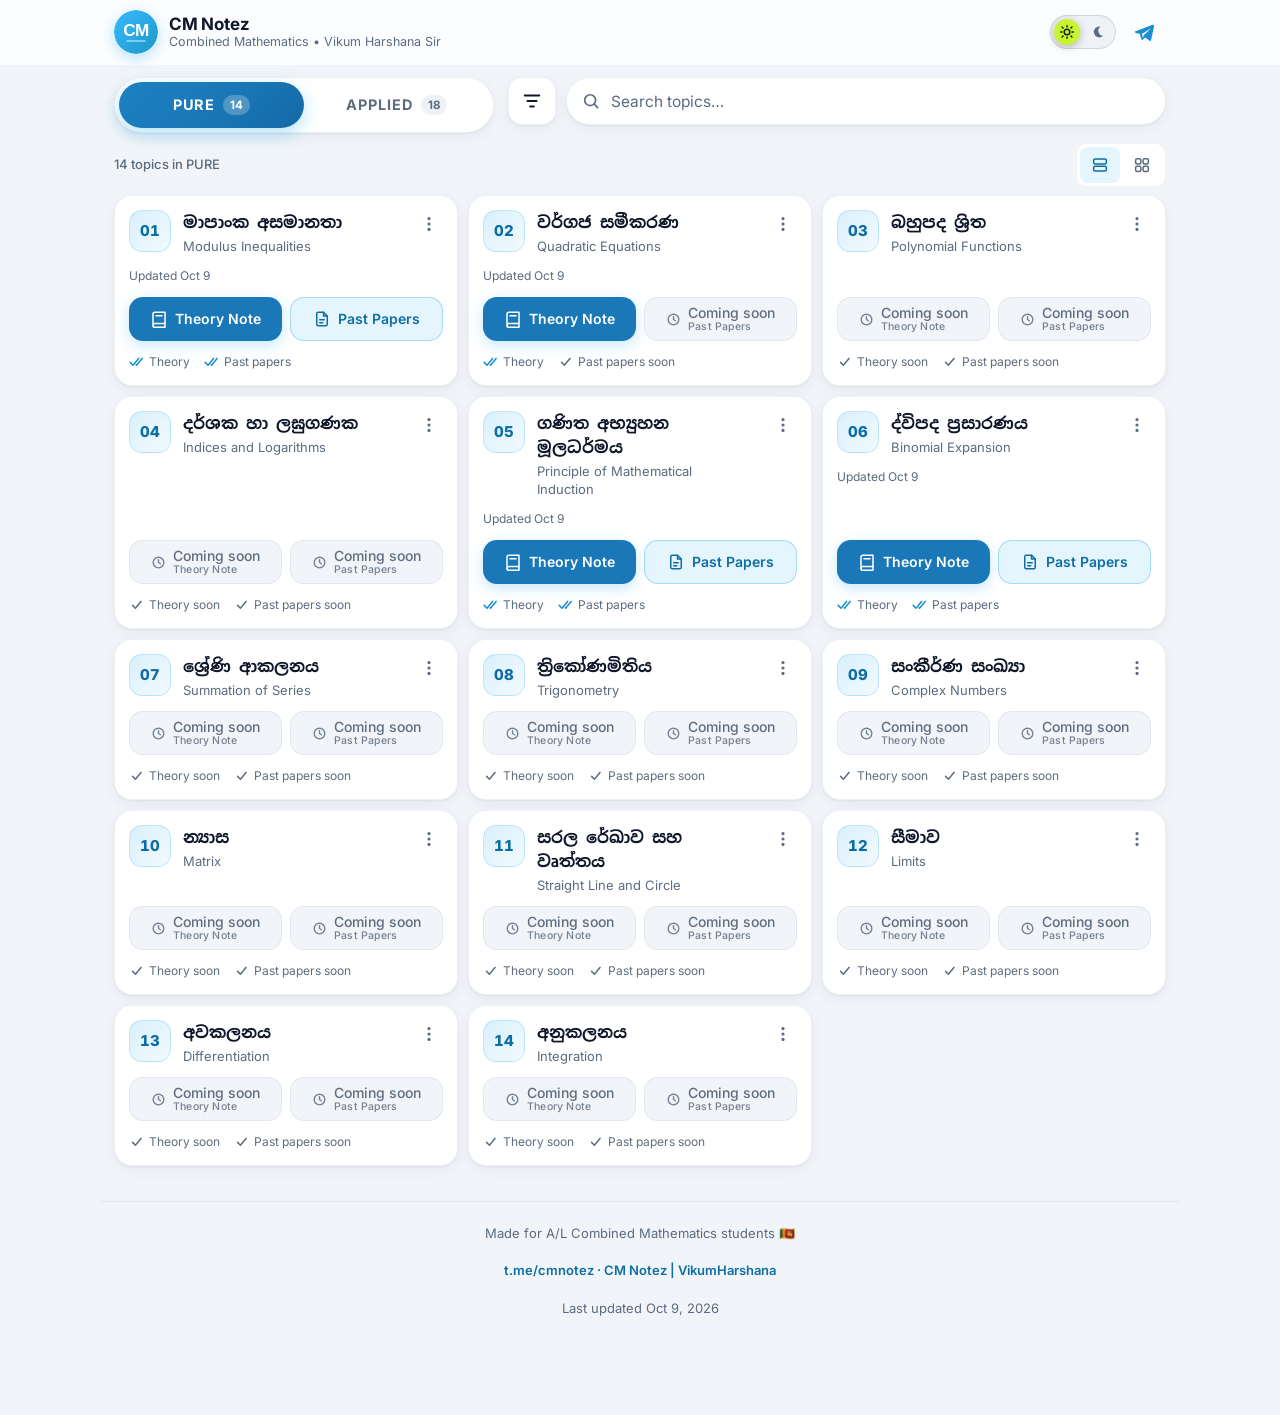
==== commit aba2ee95: "perf: inline skeleton, content-visibility, fix CLS and a11y label mismatches" ====
--- a/index.html
+++ b/index.html
@@ -86,7 +86,7 @@
 
   <header class="app-header" id="header">
     <div class="shell header-row">
-      <a class="brand" href="https://t.me/cmnotez" target="_blank" rel="noopener noreferrer" aria-label="CM Notez Telegram channel">
+      <a class="brand" href="https://t.me/cmnotez" target="_blank" rel="noopener noreferrer">
         <img class="avatar" src="./assets/logo.svg" width="44" height="44" alt="">
         <div class="brand-text">
           <h1 class="brand-title">CM Notez</h1>
@@ -152,7 +152,14 @@
     </section>
 
     <section class="panel" id="panel" role="tabpanel" aria-labelledby="tab-pure">
-      <ul class="list" id="list" data-view="list" aria-busy="true"></ul>
+      <ul class="list" id="list" data-view="list" aria-busy="true">
+        <li class="card skeleton" aria-hidden="true"><div class="card-head"><span class="sk sk-num"></span><div class="titles"><div class="sk sk-line w70"></div><div class="sk sk-line w45"></div></div></div><div class="actions"><span class="sk sk-btn"></span><span class="sk sk-btn"></span></div></li>
+        <li class="card skeleton" aria-hidden="true"><div class="card-head"><span class="sk sk-num"></span><div class="titles"><div class="sk sk-line w70"></div><div class="sk sk-line w45"></div></div></div><div class="actions"><span class="sk sk-btn"></span><span class="sk sk-btn"></span></div></li>
+        <li class="card skeleton" aria-hidden="true"><div class="card-head"><span class="sk sk-num"></span><div class="titles"><div class="sk sk-line w70"></div><div class="sk sk-line w45"></div></div></div><div class="actions"><span class="sk sk-btn"></span><span class="sk sk-btn"></span></div></li>
+        <li class="card skeleton" aria-hidden="true"><div class="card-head"><span class="sk sk-num"></span><div class="titles"><div class="sk sk-line w70"></div><div class="sk sk-line w45"></div></div></div><div class="actions"><span class="sk sk-btn"></span><span class="sk sk-btn"></span></div></li>
+        <li class="card skeleton" aria-hidden="true"><div class="card-head"><span class="sk sk-num"></span><div class="titles"><div class="sk sk-line w70"></div><div class="sk sk-line w45"></div></div></div><div class="actions"><span class="sk sk-btn"></span><span class="sk sk-btn"></span></div></li>
+        <li class="card skeleton" aria-hidden="true"><div class="card-head"><span class="sk sk-num"></span><div class="titles"><div class="sk sk-line w70"></div><div class="sk sk-line w45"></div></div></div><div class="actions"><span class="sk sk-btn"></span><span class="sk sk-btn"></span></div></li>
+      </ul>
     </section>
   </main>
 
--- a/css/components.css
+++ b/css/components.css
@@ -334,7 +334,7 @@
 .banner.offline { background: var(--tonal); border-color: transparent; color: var(--tonal-text); }
 
 /* ---------- Topic list ---------- */
-.panel { position: relative; min-height: 50vh; touch-action: pan-y; }
+.panel { position: relative; min-height: 100vh; min-height: 100dvh; touch-action: pan-y; }
 .list {
   list-style: none;
   display: grid;
@@ -371,6 +371,9 @@
   border: 1px solid var(--border);
   box-shadow: var(--shadow);
   -webkit-touch-callout: none;
+  /* skip layout/paint work for off-screen cards */
+  content-visibility: auto;
+  contain-intrinsic-size: auto 190px;
 }
 .card.reveal { opacity: 0; transform: translateY(12px); }
 .card.reveal.in {
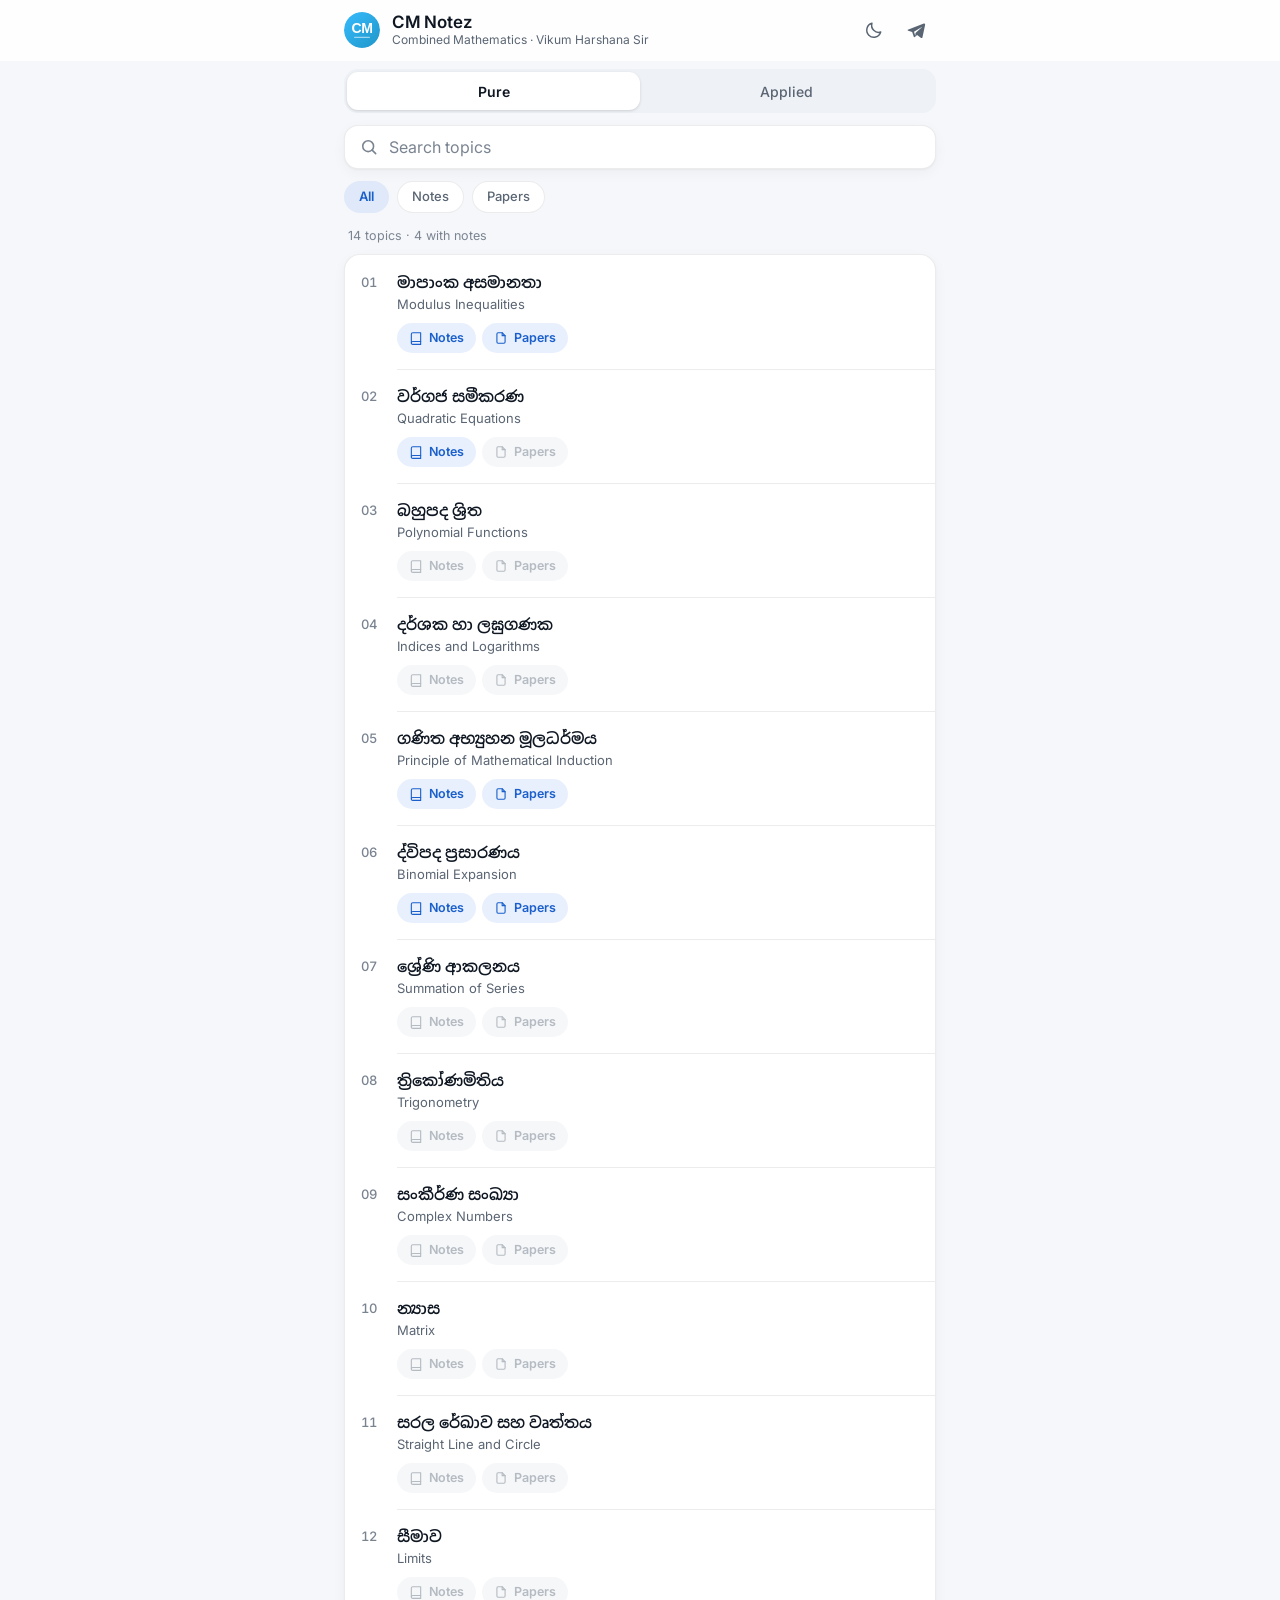
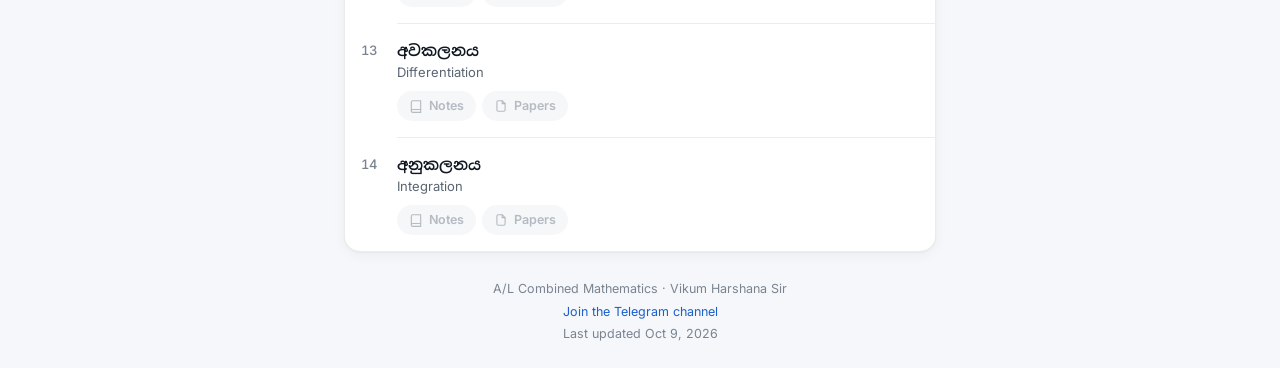
==== commit d719737c: "refactor(ui): minimal redesign v2" ====
--- a/index.html
+++ b/index.html
@@ -5,7 +5,7 @@
   <meta name="viewport" content="width=device-width, initial-scale=1, viewport-fit=cover">
   <title>CM Notez – Combined Maths Notes &amp; Past Papers | Vikum Harshana</title>
   <meta name="description" content="All Combined Mathematics (A/L) theory notes and past papers by Vikum Harshana Sir in one place. Pure and Applied Maths topics, Sinhala medium.">
-  <meta name="theme-color" content="#17212B" id="meta-theme">
+  <meta name="theme-color" content="#0F1419" id="meta-theme">
   <meta name="color-scheme" content="dark light">
   <meta name="apple-mobile-web-app-capable" content="yes">
   <meta name="mobile-web-app-capable" content="yes">
@@ -13,7 +13,6 @@
   <meta name="apple-mobile-web-app-title" content="CM Notez">
   <link rel="canonical" href="https://sazindux.github.io/cmnotez/">
 
-  <!-- Open Graph / Twitter -->
   <meta property="og:type" content="website">
   <meta property="og:site_name" content="CM Notez">
   <meta property="og:title" content="CM Notez | VikumHarshana – All Notes">
@@ -32,23 +31,21 @@
   <link rel="apple-touch-icon" href="./assets/icons/apple-touch-icon.png">
   <link rel="manifest" href="./manifest.webmanifest">
 
-  <!-- Theme before paint (avoids flash) -->
   <script>
     (function () {
       try {
         var t = localStorage.getItem('cmn:theme');
         if (t !== 'light' && t !== 'dark') t = matchMedia('(prefers-color-scheme: light)').matches ? 'light' : 'dark';
         document.documentElement.setAttribute('data-theme', t);
-        document.getElementById('meta-theme').setAttribute('content', t === 'light' ? '#FFFFFF' : '#17212B');
+        document.getElementById('meta-theme').setAttribute('content', t === 'light' ? '#FFFFFF' : '#0F1419');
       } catch (e) {}
     })();
   </script>
 
-  <!-- Fonts: Inter + Noto Sans Sinhala (non-blocking, display=swap) -->
   <link rel="preconnect" href="https://fonts.googleapis.com">
   <link rel="preconnect" href="https://fonts.gstatic.com" crossorigin>
-  <link rel="stylesheet" href="https://fonts.googleapis.com/css2?family=Inter:wght@400;500;600;700;800&family=Noto+Sans+Sinhala:wght@400;500;700&display=swap" media="print" onload="this.media='all'">
-  <noscript><link rel="stylesheet" href="https://fonts.googleapis.com/css2?family=Inter:wght@400;500;600;700;800&family=Noto+Sans+Sinhala:wght@400;500;700&display=swap"></noscript>
+  <link rel="stylesheet" href="https://fonts.googleapis.com/css2?family=Inter:wght@400;500;600&family=Noto+Sans+Sinhala:wght@400;500;600&display=swap" media="print" onload="this.media='all'">
+  <noscript><link rel="stylesheet" href="https://fonts.googleapis.com/css2?family=Inter:wght@400;500;600&family=Noto+Sans+Sinhala:wght@400;500;600&display=swap"></noscript>
 
   <link rel="stylesheet" href="./css/tokens.css">
   <link rel="stylesheet" href="./css/base.css">
@@ -56,29 +53,18 @@
   <script type="module" src="./js/app.js"></script>
 </head>
 <body>
-  <!-- Icon sprite -->
   <svg width="0" height="0" style="position:absolute" aria-hidden="true" focusable="false">
     <defs>
-      <symbol id="i-sun" viewBox="0 0 24 24" fill="none" stroke="currentColor" stroke-width="2.2" stroke-linecap="round"><circle cx="12" cy="12" r="4.2"/><path d="M12 2.5v2M12 19.5v2M4.6 4.6l1.4 1.4M18 18l1.4 1.4M2.5 12h2M19.5 12h2M4.6 19.4L6 18M18 6l1.4-1.4"/></symbol>
-      <symbol id="i-moon" viewBox="0 0 24 24" fill="currentColor"><path d="M20.5 14.6A8.6 8.6 0 0 1 9.4 3.5a.6.6 0 0 0-.8-.7A9.6 9.6 0 1 0 21.2 15.4a.6.6 0 0 0-.7-.8Z"/></symbol>
+      <symbol id="i-sun" viewBox="0 0 24 24" fill="none" stroke="currentColor" stroke-width="1.8" stroke-linecap="round"><circle cx="12" cy="12" r="4"/><path d="M12 2.5v2M12 19.5v2M4.6 4.6l1.4 1.4M18 18l1.4 1.4M2.5 12h2M19.5 12h2M4.6 19.4L6 18M18 6l1.4-1.4"/></symbol>
+      <symbol id="i-moon" viewBox="0 0 24 24" fill="none" stroke="currentColor" stroke-width="1.8" stroke-linecap="round" stroke-linejoin="round"><path d="M20 14.5A8.5 8.5 0 0 1 9.5 4 8.5 8.5 0 1 0 20 14.5Z"/></symbol>
       <symbol id="i-tg" viewBox="0 0 24 24" fill="currentColor"><path d="M21.4 4.2 2.9 11.3c-1.3.5-1.2 1.2-.2 1.5l4.7 1.5 1.8 5.6c.2.6.4.8.9.8.4 0 .6-.2.9-.5l2.3-2.2 4.8 3.5c.9.5 1.5.2 1.7-.8l3.1-14.7c.3-1.3-.5-1.9-1.5-1.8ZM9.6 14.2l8.9-5.6c.4-.3.8-.1.5.2l-7.6 6.9-.3 3.2-1.5-4.7Z"/></symbol>
-      <symbol id="i-filter" viewBox="0 0 24 24" fill="none" stroke="currentColor" stroke-width="2" stroke-linecap="round"><path d="M4 6h16M7 12h10M10 18h4"/></symbol>
-      <symbol id="i-search" viewBox="0 0 24 24" fill="none" stroke="currentColor" stroke-width="2" stroke-linecap="round"><circle cx="11" cy="11" r="6.5"/><path d="m20 20-4.2-4.2"/></symbol>
-      <symbol id="i-x" viewBox="0 0 24 24" fill="none" stroke="currentColor" stroke-width="2.2" stroke-linecap="round"><path d="M6 6l12 12M18 6 6 18"/></symbol>
-      <symbol id="i-list" viewBox="0 0 24 24" fill="none" stroke="currentColor" stroke-width="2" stroke-linecap="round"><rect x="3.5" y="4" width="17" height="6.5" rx="2"/><rect x="3.5" y="13.5" width="17" height="6.5" rx="2"/></symbol>
-      <symbol id="i-grid" viewBox="0 0 24 24" fill="none" stroke="currentColor" stroke-width="2"><rect x="3.5" y="3.5" width="7" height="7" rx="2"/><rect x="13.5" y="3.5" width="7" height="7" rx="2"/><rect x="3.5" y="13.5" width="7" height="7" rx="2"/><rect x="13.5" y="13.5" width="7" height="7" rx="2"/></symbol>
-      <symbol id="i-book" viewBox="0 0 24 24" fill="none" stroke="currentColor" stroke-width="2" stroke-linecap="round" stroke-linejoin="round"><path d="M4 5.5A2.5 2.5 0 0 1 6.5 3H20v15H6.5A2.5 2.5 0 0 0 4 20.5v-15Z"/><path d="M4 20.5A2.5 2.5 0 0 0 6.5 23H20v-5M8 7.5h8"/></symbol>
-      <symbol id="i-paper" viewBox="0 0 24 24" fill="none" stroke="currentColor" stroke-width="2" stroke-linecap="round" stroke-linejoin="round"><path d="M14 3H7a2 2 0 0 0-2 2v14a2 2 0 0 0 2 2h10a2 2 0 0 0 2-2V8l-5-5Z"/><path d="M14 3v5h5M9 13h6M9 17h4"/></symbol>
-      <symbol id="i-clock" viewBox="0 0 24 24" fill="none" stroke="currentColor" stroke-width="2.2" stroke-linecap="round"><circle cx="12" cy="12" r="8.5"/><path d="M12 7.5V12l3 2"/></symbol>
-      <symbol id="i-dots" viewBox="0 0 24 24" fill="currentColor"><circle cx="12" cy="5.5" r="1.9"/><circle cx="12" cy="12" r="1.9"/><circle cx="12" cy="18.5" r="1.9"/></symbol>
-      <symbol id="i-ticks" viewBox="0 0 20 14" fill="none" stroke="currentColor" stroke-width="1.9" stroke-linecap="round" stroke-linejoin="round"><path d="M1.5 7.5 5 11l7-8.5M9 10.6l.4.4 7-8.5"/></symbol>
-      <symbol id="i-tick" viewBox="0 0 20 14" fill="none" stroke="currentColor" stroke-width="1.9" stroke-linecap="round" stroke-linejoin="round"><path d="M4.5 7.5 8 11l7-8.5"/></symbol>
-      <symbol id="i-check" viewBox="0 0 24 24" fill="none" stroke="currentColor" stroke-width="2.6" stroke-linecap="round" stroke-linejoin="round"><path d="m5 12.5 4.5 4.5L19 7.5"/></symbol>
-      <symbol id="i-up" viewBox="0 0 24 24" fill="none" stroke="currentColor" stroke-width="2.4" stroke-linecap="round" stroke-linejoin="round"><path d="M12 19V5M5.5 11.5 12 5l6.5 6.5"/></symbol>
-      <symbol id="i-link" viewBox="0 0 24 24" fill="none" stroke="currentColor" stroke-width="2" stroke-linecap="round"><path d="M10 14a4.5 4.5 0 0 0 6.4 0l3.2-3.2a4.5 4.5 0 0 0-6.4-6.4L12 5.6"/><path d="M14 10a4.5 4.5 0 0 0-6.4 0l-3.2 3.2a4.5 4.5 0 0 0 6.4 6.4l1.2-1.2"/></symbol>
-      <symbol id="i-share" viewBox="0 0 24 24" fill="none" stroke="currentColor" stroke-width="2" stroke-linecap="round" stroke-linejoin="round"><path d="M12 15V3.5M7.5 8 12 3.5 16.5 8"/><path d="M5 12v7a2 2 0 0 0 2 2h10a2 2 0 0 0 2-2v-7"/></symbol>
-      <symbol id="i-wifi-off" viewBox="0 0 24 24" fill="none" stroke="currentColor" stroke-width="2" stroke-linecap="round"><path d="M3 3l18 18M8.5 16.5a5 5 0 0 1 7 0M5 12.8a10 10 0 0 1 4.2-2.4M19 12.8a10 10 0 0 0-2.7-1.9M2 9.2a15 15 0 0 1 4.3-2.6M22 9.2A15 15 0 0 0 11 5.1"/><circle cx="12" cy="20" r=".6" fill="currentColor"/></symbol>
-      <symbol id="i-download" viewBox="0 0 24 24" fill="none" stroke="currentColor" stroke-width="2" stroke-linecap="round" stroke-linejoin="round"><path d="M12 3.5V15M7.5 10.5 12 15l4.5-4.5M5 19.5h14"/></symbol>
+      <symbol id="i-search" viewBox="0 0 24 24" fill="none" stroke="currentColor" stroke-width="1.9" stroke-linecap="round"><circle cx="11" cy="11" r="6.5"/><path d="m20 20-4.2-4.2"/></symbol>
+      <symbol id="i-x" viewBox="0 0 24 24" fill="none" stroke="currentColor" stroke-width="2" stroke-linecap="round"><path d="M6 6l12 12M18 6 6 18"/></symbol>
+      <symbol id="i-book" viewBox="0 0 24 24" fill="none" stroke="currentColor" stroke-width="1.9" stroke-linecap="round" stroke-linejoin="round"><path d="M4 5.5A2.5 2.5 0 0 1 6.5 3H20v15H6.5A2.5 2.5 0 0 0 4 20.5v-15Z"/><path d="M4 20.5A2.5 2.5 0 0 0 6.5 23H20v-5"/></symbol>
+      <symbol id="i-paper" viewBox="0 0 24 24" fill="none" stroke="currentColor" stroke-width="1.9" stroke-linecap="round" stroke-linejoin="round"><path d="M14 3H7a2 2 0 0 0-2 2v14a2 2 0 0 0 2 2h10a2 2 0 0 0 2-2V8l-5-5Z"/><path d="M14 3v5h5"/></symbol>
+      <symbol id="i-wifi-off" viewBox="0 0 24 24" fill="none" stroke="currentColor" stroke-width="1.9" stroke-linecap="round"><path d="M3 3l18 18M8.5 16.5a5 5 0 0 1 7 0M5 12.8a10 10 0 0 1 4.2-2.4M19 12.8a10 10 0 0 0-2.7-1.9M2 9.2a15 15 0 0 1 4.3-2.6M22 9.2A15 15 0 0 0 11 5.1"/></symbol>
+      <symbol id="i-download" viewBox="0 0 24 24" fill="none" stroke="currentColor" stroke-width="1.9" stroke-linecap="round" stroke-linejoin="round"><path d="M12 3.5V15M7.5 10.5 12 15l4.5-4.5M5 19.5h14"/></symbol>
+      <symbol id="i-check" viewBox="0 0 24 24" fill="none" stroke="currentColor" stroke-width="2.4" stroke-linecap="round" stroke-linejoin="round"><path d="m5 12.5 4.5 4.5L19 7.5"/></symbol>
     </defs>
   </svg>
 
@@ -87,21 +73,18 @@
   <header class="app-header" id="header">
     <div class="shell header-row">
       <a class="brand" href="https://t.me/cmnotez" target="_blank" rel="noopener noreferrer">
-        <img class="avatar" src="./assets/logo.svg" width="44" height="44" alt="">
+        <img class="avatar" id="logo" src="https://i.ibb.co/RkH41svF/file-395.jpg" width="36" height="36" alt="" onerror="this.onerror=null;this.src='./assets/logo.svg'">
         <div class="brand-text">
           <h1 class="brand-title">CM Notez</h1>
-          <p class="brand-sub">Combined Mathematics • Vikum Harshana Sir</p>
+          <p class="brand-sub">Combined Mathematics · Vikum Harshana Sir</p>
         </div>
       </a>
       <div class="header-actions">
-        <button class="theme-toggle" id="theme-toggle" type="button" role="switch" aria-checked="true" aria-label="Dark mode">
-          <span class="tt-track" aria-hidden="true">
-            <span class="tt-thumb"></span>
-            <svg class="tt-icon tt-sun"><use href="#i-sun"/></svg>
-            <svg class="tt-icon tt-moon"><use href="#i-moon"/></svg>
-          </span>
+        <button class="icon-btn" id="theme-toggle" type="button" aria-label="Switch to light theme" title="Toggle theme">
+          <svg class="ico-sun" aria-hidden="true"><use href="#i-sun"/></svg>
+          <svg class="ico-moon" aria-hidden="true"><use href="#i-moon"/></svg>
         </button>
-        <a class="icon-btn join" href="https://t.me/cmnotez" target="_blank" rel="noopener noreferrer" aria-label="Join the CM Notez Telegram channel" title="Join channel">
+        <a class="icon-btn" href="https://t.me/cmnotez" target="_blank" rel="noopener noreferrer" aria-label="Open the CM Notez Telegram channel" title="Telegram channel">
           <svg aria-hidden="true"><use href="#i-tg"/></svg>
         </a>
       </div>
@@ -111,98 +94,57 @@
   <main id="main" class="shell">
     <section class="controls" aria-label="Browse topics">
       <div class="tabs" role="tablist" aria-label="Category" data-active="pure" id="tabs">
-        <span class="tab-indicator" aria-hidden="true"></span>
-        <button class="tab" role="tab" id="tab-pure" data-cat="pure" aria-selected="true" aria-controls="panel" type="button">PURE <span class="tab-count" id="count-pure">–</span></button>
-        <button class="tab" role="tab" id="tab-applied" data-cat="applied" aria-selected="false" aria-controls="panel" tabindex="-1" type="button">APPLIED <span class="tab-count" id="count-applied">–</span></button>
+        <span class="tab-thumb" aria-hidden="true"></span>
+        <button class="tab" role="tab" id="tab-pure" data-cat="pure" aria-selected="true" aria-controls="panel" type="button">Pure</button>
+        <button class="tab" role="tab" id="tab-applied" data-cat="applied" aria-selected="false" aria-controls="panel" tabindex="-1" type="button">Applied</button>
       </div>
 
-      <div class="toolbar">
-        <button class="filter-btn" id="filter-btn" type="button" aria-haspopup="dialog" aria-controls="filter-sheet" aria-label="Filter topics">
-          <svg aria-hidden="true"><use href="#i-filter"/></svg>
-          <span class="filter-dot" aria-hidden="true"></span>
+      <div class="search" id="search-wrap" role="search">
+        <svg class="search-icon" aria-hidden="true"><use href="#i-search"/></svg>
+        <label for="search" class="sr-only">Search topics in Sinhala or English</label>
+        <input id="search" type="search" placeholder="Search topics" autocomplete="off" autocorrect="off" spellcheck="false" enterkeyhint="search">
+        <button class="search-clear" id="search-clear" type="button" aria-label="Clear search" tabindex="-1">
+          <svg aria-hidden="true"><use href="#i-x"/></svg>
         </button>
-        <div class="search" id="search-wrap" role="search">
-          <svg class="search-icon" aria-hidden="true"><use href="#i-search"/></svg>
-          <label for="search" class="sr-only">Search topics in Sinhala or English</label>
-          <input id="search" type="search" placeholder="Search topics…" autocomplete="off" autocorrect="off" spellcheck="false" enterkeyhint="search">
-          <button class="search-clear" id="search-clear" type="button" aria-label="Clear search" tabindex="-1">
-            <svg aria-hidden="true"><use href="#i-x"/></svg>
-          </button>
-        </div>
       </div>
 
-      <div class="banner offline" id="offline-banner" role="status" hidden>
+      <div class="chips" role="radiogroup" aria-label="Show" id="chips">
+        <button class="chip" type="button" role="radio" data-filter="all" aria-checked="true">All</button>
+        <button class="chip" type="button" role="radio" data-filter="theory" aria-checked="false">Notes</button>
+        <button class="chip" type="button" role="radio" data-filter="paper" aria-checked="false">Papers</button>
+      </div>
+
+      <div class="banner" id="offline-banner" role="status" hidden>
         <svg aria-hidden="true"><use href="#i-wifi-off"/></svg>
-        <span class="banner-text">Offline – showing saved notes</span>
+        <span class="banner-text">Offline · showing saved notes</span>
       </div>
       <div class="banner" id="install-banner" hidden>
         <svg aria-hidden="true"><use href="#i-download"/></svg>
         <span class="banner-text">Install CM Notez for quick access</span>
         <button class="btn-mini" id="install-btn" type="button">Install</button>
-        <button class="icon-btn" id="install-close" type="button" aria-label="Dismiss install prompt"><svg aria-hidden="true"><use href="#i-x"/></svg></button>
+        <button class="icon-btn sm" id="install-close" type="button" aria-label="Dismiss"><svg aria-hidden="true"><use href="#i-x"/></svg></button>
       </div>
 
-      <div class="meta-row">
-        <p class="result-count" id="result-count" aria-live="polite">Loading topics…</p>
-        <div class="view-toggle" role="group" aria-label="Layout">
-          <button class="view-btn" type="button" data-view="list" aria-pressed="true" aria-label="List view"><svg aria-hidden="true"><use href="#i-list"/></svg></button>
-          <button class="view-btn" type="button" data-view="grid" aria-pressed="false" aria-label="Grid view"><svg aria-hidden="true"><use href="#i-grid"/></svg></button>
-        </div>
-      </div>
+      <p class="result-count" id="result-count" aria-live="polite">Loading…</p>
     </section>
 
     <section class="panel" id="panel" role="tabpanel" aria-labelledby="tab-pure">
-      <ul class="list" id="list" data-view="list" aria-busy="true">
-        <li class="card skeleton" aria-hidden="true"><div class="card-head"><span class="sk sk-num"></span><div class="titles"><div class="sk sk-line w70"></div><div class="sk sk-line w45"></div></div></div><div class="actions"><span class="sk sk-btn"></span><span class="sk sk-btn"></span></div></li>
-        <li class="card skeleton" aria-hidden="true"><div class="card-head"><span class="sk sk-num"></span><div class="titles"><div class="sk sk-line w70"></div><div class="sk sk-line w45"></div></div></div><div class="actions"><span class="sk sk-btn"></span><span class="sk sk-btn"></span></div></li>
-        <li class="card skeleton" aria-hidden="true"><div class="card-head"><span class="sk sk-num"></span><div class="titles"><div class="sk sk-line w70"></div><div class="sk sk-line w45"></div></div></div><div class="actions"><span class="sk sk-btn"></span><span class="sk sk-btn"></span></div></li>
-        <li class="card skeleton" aria-hidden="true"><div class="card-head"><span class="sk sk-num"></span><div class="titles"><div class="sk sk-line w70"></div><div class="sk sk-line w45"></div></div></div><div class="actions"><span class="sk sk-btn"></span><span class="sk sk-btn"></span></div></li>
-        <li class="card skeleton" aria-hidden="true"><div class="card-head"><span class="sk sk-num"></span><div class="titles"><div class="sk sk-line w70"></div><div class="sk sk-line w45"></div></div></div><div class="actions"><span class="sk sk-btn"></span><span class="sk sk-btn"></span></div></li>
-        <li class="card skeleton" aria-hidden="true"><div class="card-head"><span class="sk sk-num"></span><div class="titles"><div class="sk sk-line w70"></div><div class="sk sk-line w45"></div></div></div><div class="actions"><span class="sk sk-btn"></span><span class="sk sk-btn"></span></div></li>
+      <ul class="list" id="list" aria-busy="true">
+        <li class="row skeleton" aria-hidden="true"><span class="sk sk-num"></span><div class="titles"><div class="sk sk-line w70"></div><div class="sk sk-line w45"></div></div><span class="sk sk-pill"></span></li>
+        <li class="row skeleton" aria-hidden="true"><span class="sk sk-num"></span><div class="titles"><div class="sk sk-line w70"></div><div class="sk sk-line w45"></div></div><span class="sk sk-pill"></span></li>
+        <li class="row skeleton" aria-hidden="true"><span class="sk sk-num"></span><div class="titles"><div class="sk sk-line w70"></div><div class="sk sk-line w45"></div></div><span class="sk sk-pill"></span></li>
+        <li class="row skeleton" aria-hidden="true"><span class="sk sk-num"></span><div class="titles"><div class="sk sk-line w70"></div><div class="sk sk-line w45"></div></div><span class="sk sk-pill"></span></li>
+        <li class="row skeleton" aria-hidden="true"><span class="sk sk-num"></span><div class="titles"><div class="sk sk-line w70"></div><div class="sk sk-line w45"></div></div><span class="sk sk-pill"></span></li>
+        <li class="row skeleton" aria-hidden="true"><span class="sk sk-num"></span><div class="titles"><div class="sk sk-line w70"></div><div class="sk sk-line w45"></div></div><span class="sk sk-pill"></span></li>
       </ul>
     </section>
   </main>
 
   <footer class="app-footer shell">
-    <p>Made for A/L Combined Mathematics students 🇱🇰</p>
-    <p><a href="https://t.me/cmnotez" target="_blank" rel="noopener noreferrer">t.me/cmnotez · CM Notez | VikumHarshana</a></p>
+    <p>A/L Combined Mathematics · Vikum Harshana Sir</p>
+    <p><a href="https://t.me/cmnotez" target="_blank" rel="noopener noreferrer">Join the Telegram channel</a></p>
     <p id="last-updated"></p>
   </footer>
-
-  <button class="fab" id="fab" type="button" aria-label="Scroll to top" tabindex="-1">
-    <svg aria-hidden="true"><use href="#i-up"/></svg>
-  </button>
-
-  <div class="backdrop" id="backdrop" aria-hidden="true"></div>
-
-  <div class="sheet" id="filter-sheet" role="dialog" aria-modal="true" aria-labelledby="filter-title" aria-hidden="true">
-    <button class="sheet-handle" type="button" aria-label="Close filters" data-close></button>
-    <h2 class="sheet-title" id="filter-title">Filter topics</h2>
-    <p class="sheet-sub">Show topics by available resources</p>
-    <div class="chips" role="radiogroup" aria-label="Filter" id="chips">
-      <button class="chip" type="button" role="radio" data-filter="all" aria-checked="true"><svg aria-hidden="true"><use href="#i-check"/></svg>All</button>
-      <button class="chip" type="button" role="radio" data-filter="theory" aria-checked="false"><svg aria-hidden="true"><use href="#i-check"/></svg>Has Theory Note</button>
-      <button class="chip" type="button" role="radio" data-filter="paper" aria-checked="false"><svg aria-hidden="true"><use href="#i-check"/></svg>Has Past Papers</button>
-      <button class="chip" type="button" role="radio" data-filter="both" aria-checked="false"><svg aria-hidden="true"><use href="#i-check"/></svg>Has Both</button>
-      <button class="chip" type="button" role="radio" data-filter="new" aria-checked="false"><svg aria-hidden="true"><use href="#i-check"/></svg>New</button>
-      <button class="chip" type="button" role="radio" data-filter="soon" aria-checked="false"><svg aria-hidden="true"><use href="#i-check"/></svg>Coming soon</button>
-    </div>
-    <div class="sheet-actions">
-      <button class="btn btn-ghost" type="button" id="filter-reset">Reset</button>
-      <button class="btn btn-primary" type="button" data-close>Show results</button>
-    </div>
-  </div>
-
-  <div class="sheet" id="action-sheet" role="dialog" aria-modal="true" aria-labelledby="action-title" aria-hidden="true">
-    <button class="sheet-handle" type="button" aria-label="Close menu" data-close></button>
-    <h2 class="sheet-title" id="action-title"></h2>
-    <p class="sheet-sub" id="action-sub"></p>
-    <ul class="action-list">
-      <li><button class="action-item" type="button" data-act="copy-theory"><svg aria-hidden="true"><use href="#i-link"/></svg>Copy link (Theory)<small></small></button></li>
-      <li><button class="action-item" type="button" data-act="copy-paper"><svg aria-hidden="true"><use href="#i-link"/></svg>Copy link (Past Papers)<small></small></button></li>
-      <li><button class="action-item" type="button" data-act="share"><svg aria-hidden="true"><use href="#i-share"/></svg>Share topic</button></li>
-    </ul>
-  </div>
 
   <div class="toast-wrap" id="toasts" role="status" aria-live="polite"></div>
 </body>
--- a/css/tokens.css
+++ b/css/tokens.css
@@ -1,106 +1,61 @@
 /* ==========================================================
    CM Notez — Design tokens
-   Change colors here. Theme switch = <html data-theme="dark|light">
+   ONE accent colour: change --accent (and --accent-ink) to match the logo.
+   Theme switch = <html data-theme="dark|light">
    ========================================================== */
 :root {
-  /* Brand (Telegram) */
-  --brand: #2AABEE;
-  --brand-pressed: #229ED9;
-  /* Filled surfaces that carry white text use a deeper blue for WCAG AA (≥4.5:1) */
-  --brand-fill: #1A78B8;
-  --brand-fill-hover: #1569A6;
-  --brand-grad: linear-gradient(135deg, #1D80C1 0%, #1A78B8 50%, #1569A6 100%);
-  --brand-contrast: #ffffff;
-  --accent-lime: #C6F432;
-
-  /* Typography */
   --font-latin: "Inter", system-ui, -apple-system, "Segoe UI", Roboto, Arial, sans-serif;
-  --font-si: "Noto Sans Sinhala", "Iskoola Pota", "Nirmala UI", var(--font-latin);
   --font: var(--font-latin), "Noto Sans Sinhala", "Iskoola Pota", "Nirmala UI", sans-serif;
 
-  /* Shape */
   --r-sm: 10px;
   --r-md: 14px;
-  --r-lg: 18px;
+  --r-lg: 16px;
   --r-pill: 999px;
 
-  /* Motion */
   --ease: cubic-bezier(0.22, 1, 0.36, 1);
-  --ease-sheet: cubic-bezier(0.32, 0.72, 0, 1);
-  --d-fast: 180ms;
+  --d-fast: 160ms;
   --d-med: 240ms;
-  --d-slow: 350ms;
 
-  /* Layout */
-  --shell: 480px;
-  --header-h: 64px;
+  --shell: 640px;
+  --gutter: 16px;
+  --header-h: 60px;
   --safe-t: env(safe-area-inset-top, 0px);
   --safe-b: env(safe-area-inset-bottom, 0px);
-  --safe-l: env(safe-area-inset-left, 0px);
-  --safe-r: env(safe-area-inset-right, 0px);
 }
 
-/* ---------- Dark (Telegram night) — default ---------- */
+/* ---------- Dark (default) ---------- */
 :root,
 [data-theme="dark"] {
   color-scheme: dark;
-  --bg: #0E1621;
-  --surface: #17212B;
-  --elevated: #1F2C3A;
-  --surface-2: #232F3D;
-  --text: #F5F5F5;
-  --muted: #8B98A5;
-  --border: rgba(255, 255, 255, 0.07);
-  --border-strong: rgba(255, 255, 255, 0.12);
-  --header-bg: rgba(23, 33, 43, 0.78);
-  --shadow: 0 1px 0 rgba(0, 0, 0, 0.25);
-  --shadow-lg: 0 18px 50px rgba(0, 0, 0, 0.55);
-  --tonal: rgba(42, 171, 238, 0.14);
-  --tonal-text: #6EC9F7;
-  --disabled-bg: rgba(255, 255, 255, 0.04);
-  --disabled-text: #8592A0;
-  --badge-bg: linear-gradient(135deg, rgba(55, 187, 254, 0.24), rgba(30, 150, 200, 0.12));
-  --badge-text: #7FD0FA;
-  --new-bg: #C6F432;
-  --new-text: #18230A;
-  --tick: #4FC3F7;
-  --mark-bg: rgba(42, 171, 238, 0.32);
-  --skeleton-a: #1C2733;
-  --skeleton-b: #263443;
-  --backdrop: rgba(0, 0, 0, 0.55);
-  --toast-bg: rgba(31, 44, 58, 0.97);
-  --wallpaper-opacity: 0.045;
+  --bg: #0F1419;
+  --surface: #171D24;
+  --surface-2: #1E252D;
+  --text: #EEF1F4;
+  --text-2: #9AA4AF;
+  --text-3: #6F7A86;
+  --line: rgba(255, 255, 255, 0.07);
+  --accent: #4C9AFF;
+  --accent-ink: #7DB6FF;
+  --accent-tint: rgba(76, 154, 255, 0.14);
+  --header-bg: rgba(15, 20, 25, 0.82);
+  --shadow: none;
+  --mark: rgba(76, 154, 255, 0.28);
 }
 
 /* ---------- Light ---------- */
 [data-theme="light"] {
   color-scheme: light;
-  --bg: #F1F5F9;
+  --bg: #F5F7FA;
   --surface: #FFFFFF;
-  --elevated: #FFFFFF;
-  --surface-2: #EEF2F6;
-  --text: #0F172A;
-  --muted: #5B6B80;
-  --border: rgba(15, 23, 42, 0.06);
-  --border-strong: rgba(15, 23, 42, 0.12);
-  --header-bg: rgba(255, 255, 255, 0.8);
-  --shadow: 0 1px 2px rgba(15, 23, 42, 0.05), 0 4px 14px rgba(15, 23, 42, 0.05);
-  --shadow-lg: 0 18px 50px rgba(15, 23, 42, 0.2);
-  --brand: #1A8FCF;          /* slightly deeper accent in light mode */
-  --brand-pressed: #157AB2;
-  --tonal: rgba(42, 171, 238, 0.12);
-  --tonal-text: #0E6EA3;
-  --disabled-bg: #F1F4F8;
-  --disabled-text: #5E6D7F;
-  --badge-bg: linear-gradient(135deg, rgba(42, 171, 238, 0.18), rgba(42, 171, 238, 0.06));
-  --badge-text: #0E6EA3;
-  --new-bg: #C6F432;
-  --new-text: #18230A;
-  --tick: #1A8FCF;
-  --mark-bg: rgba(42, 171, 238, 0.22);
-  --skeleton-a: #E6ECF2;
-  --skeleton-b: #F4F7FA;
-  --backdrop: rgba(15, 23, 42, 0.4);
-  --toast-bg: rgba(15, 23, 42, 0.92);
-  --wallpaper-opacity: 0.05;
+  --surface-2: #EEF1F5;
+  --text: #0F1722;
+  --text-2: #5A6573;
+  --text-3: #7A8491;
+  --line: rgba(15, 23, 34, 0.08);
+  --accent: #1F6FEB;
+  --accent-ink: #1A5FCC;
+  --accent-tint: rgba(31, 111, 235, 0.10);
+  --header-bg: rgba(255, 255, 255, 0.85);
+  --shadow: 0 1px 2px rgba(15, 23, 34, 0.04), 0 4px 14px rgba(15, 23, 34, 0.04);
+  --mark: rgba(31, 111, 235, 0.18);
 }
--- a/css/base.css
+++ b/css/base.css
@@ -1,96 +1,35 @@
-/* ===== Reset & base typography ===== */
 *, *::before, *::after { box-sizing: border-box; }
-* { margin: 0; padding: 0; }
-
-html {
-  -webkit-text-size-adjust: 100%;
-  text-size-adjust: 100%;
-  scroll-behavior: smooth;
+html { -webkit-text-size-adjust: 100%; text-size-adjust: 100%; scroll-behavior: smooth; }
+body {
+  margin: 0;
   background: var(--bg);
-}
-
-body {
-  min-height: 100vh;
-  min-height: 100dvh;
+  color: var(--text);
   font-family: var(--font);
   font-size: 15px;
   line-height: 1.5;
-  color: var(--text);
-  background: var(--bg);
   -webkit-font-smoothing: antialiased;
-  -moz-osx-font-smoothing: grayscale;
   -webkit-tap-highlight-color: transparent;
-  overflow-x: hidden;
-  overscroll-behavior-y: none;
+  padding-bottom: calc(24px + var(--safe-b));
 }
+.theme-anim, .theme-anim *, .theme-anim *::before, .theme-anim *::after {
+  transition: background-color 200ms ease, color 200ms ease, border-color 200ms ease, box-shadow 200ms ease !important;
+}
+h1, h2, p, ul { margin: 0; padding: 0; }
+ul { list-style: none; }
+a { color: inherit; text-decoration: none; }
+button { font: inherit; color: inherit; background: none; border: 0; padding: 0; cursor: pointer; touch-action: manipulation; }
+img { display: block; max-width: 100%; }
+svg { width: 20px; height: 20px; flex: none; }
+:lang(si) { line-height: 1.55; }
 
-/* Theme colour transition (enabled after first paint by theme.js) */
-.theme-anim body,
-.theme-anim body * {
-  transition: background-color var(--d-med) var(--ease), border-color var(--d-med) var(--ease),
-    color var(--d-med) var(--ease), fill var(--d-med) var(--ease) !important;
-}
-
-[lang="si"] { font-family: var(--font-si); line-height: 1.55; }
-
-img, svg { display: block; max-width: 100%; }
-svg { flex-shrink: 0; }
-
-a { color: inherit; text-decoration: none; }
-
-button, input { font: inherit; color: inherit; }
-button {
-  background: none;
-  border: 0;
-  cursor: pointer;
-  touch-action: manipulation;
-  user-select: none;
-  -webkit-user-select: none;
-}
-button:disabled { cursor: not-allowed; }
-
-input[type="search"]::-webkit-search-cancel-button,
-input[type="search"]::-webkit-search-decoration { -webkit-appearance: none; appearance: none; }
-
-:focus { outline: none; }
-:focus-visible {
-  outline: 2px solid var(--brand);
-  outline-offset: 2px;
-  border-radius: var(--r-sm);
-}
-
-.sr-only {
-  position: absolute !important;
-  width: 1px; height: 1px;
-  padding: 0; margin: -1px;
-  overflow: hidden; clip: rect(0 0 0 0);
-  white-space: nowrap; border: 0;
-}
-
-.skip-link {
-  position: fixed; left: 12px; top: -60px; z-index: 100;
-  background: var(--brand-fill); color: #fff; padding: 10px 14px; border-radius: var(--r-sm);
-}
-.skip-link:focus { top: calc(12px + var(--safe-t)); }
-
-/* Desktop scrollbar */
-@media (hover: hover) and (pointer: fine) {
-  html { scrollbar-width: thin; scrollbar-color: var(--border-strong) transparent; }
-  ::-webkit-scrollbar { width: 10px; }
-  ::-webkit-scrollbar-track { background: transparent; }
-  ::-webkit-scrollbar-thumb {
-    background: var(--border-strong);
-    border-radius: 10px;
-    border: 3px solid var(--bg);
-  }
-  ::-webkit-scrollbar-thumb:hover { background: var(--muted); }
-}
+.shell { width: 100%; max-width: var(--shell); margin-inline: auto; padding-inline: max(var(--gutter), env(safe-area-inset-left)) max(var(--gutter), env(safe-area-inset-right)); }
+.sr-only { position: absolute; width: 1px; height: 1px; overflow: hidden; clip: rect(0 0 0 0); white-space: nowrap; }
+.skip-link { position: absolute; left: 12px; top: -48px; background: var(--accent); color: #fff; padding: 8px 14px; border-radius: var(--r-sm); z-index: 100; transition: top var(--d-fast); }
+.skip-link:focus { top: 8px; }
+:focus-visible { outline: 2px solid var(--accent); outline-offset: 2px; border-radius: 6px; }
+mark { background: var(--mark); color: inherit; border-radius: 3px; padding: 0 1px; }
 
 @media (prefers-reduced-motion: reduce) {
   html { scroll-behavior: auto; }
-  *, *::before, *::after {
-    animation-duration: 1ms !important;
-    animation-iteration-count: 1 !important;
-    transition-duration: 1ms !important;
-  }
+  *, *::before, *::after { animation-duration: 0.01ms !important; animation-iteration-count: 1 !important; transition-duration: 0.01ms !important; }
 }
--- a/css/components.css
+++ b/css/components.css
@@ -1,760 +1,164 @@
-/* ==========================================================
-   CM Notez — Components
-   ========================================================== */
-
-/* ---------- Wallpaper (Telegram chat-like doodles) ---------- */
-body::before {
-  content: "";
-  position: fixed;
-  inset: 0;
-  z-index: -1;
-  pointer-events: none;
-  opacity: var(--wallpaper-opacity);
-  background-image: url("data:image/svg+xml,%3Csvg xmlns='http://www.w3.org/2000/svg' width='160' height='160' fill='none' stroke='%232AABEE' stroke-width='2' stroke-linecap='round' stroke-linejoin='round'%3E%3Cpath d='M18 22h18M27 13v18'/%3E%3Cpath d='M96 18c-6 0-8 4-8 9v12c0 5-2 9-8 9'/%3E%3Cpath d='M130 30h16M130 38h16'/%3E%3Ccircle cx='40' cy='86' r='11'/%3E%3Cpath d='M90 80l8 18 12-30h16'/%3E%3Cpath d='M18 136l14-14M18 122l14 14'/%3E%3Cpath d='M120 120h22l-11 10 11 10h-22'/%3E%3Cpath d='M64 140h20'/%3E%3Ccircle cx='74' cy='132' r='1.5'/%3E%3Ccircle cx='74' cy='148' r='1.5'/%3E%3C/svg%3E");
-  background-size: 160px 160px;
-}
-body::after {
-  content: "";
-  position: fixed;
-  inset: 0;
-  z-index: -2;
-  pointer-events: none;
-  background:
-    radial-gradient(120% 60% at 100% 0%, rgba(42, 171, 238, 0.10), transparent 60%),
-    radial-gradient(90% 50% at 0% 100%, rgba(42, 171, 238, 0.07), transparent 60%);
-}
-
-.shell {
-  width: 100%;
-  max-width: var(--shell);
-  margin: 0 auto;
-  padding-left: calc(14px + var(--safe-l));
-  padding-right: calc(14px + var(--safe-r));
-}
-
 /* ---------- Header ---------- */
 .app-header {
-  position: sticky;
-  top: 0;
-  z-index: 30;
+  position: sticky; top: 0; z-index: 20;
   padding-top: var(--safe-t);
   background: var(--header-bg);
   -webkit-backdrop-filter: saturate(180%) blur(16px);
   backdrop-filter: saturate(180%) blur(16px);
   border-bottom: 1px solid transparent;
-  transition: border-color var(--d-med) var(--ease), box-shadow var(--d-med) var(--ease);
+  transition: border-color var(--d-med) var(--ease);
 }
-.app-header.is-scrolled { border-bottom-color: var(--border); box-shadow: 0 6px 20px rgba(0, 0, 0, 0.12); }
-.header-row {
-  height: var(--header-h);
-  display: flex;
-  align-items: center;
-  gap: 12px;
+.app-header.is-scrolled { border-bottom-color: var(--line); }
+.header-row { height: var(--header-h); display: flex; align-items: center; justify-content: space-between; gap: 12px; }
+.brand { display: flex; align-items: center; gap: 12px; min-width: 0; border-radius: var(--r-md); }
+.avatar { width: 36px; height: 36px; border-radius: 50%; object-fit: cover; background: var(--surface-2); flex: none; }
+.brand-text { min-width: 0; }
+.brand-title { font-size: 17px; line-height: 20px; font-weight: 600; letter-spacing: -0.01em; }
+.brand-sub { font-size: 12px; line-height: 16px; color: var(--text-2); white-space: nowrap; overflow: hidden; text-overflow: ellipsis; }
+.header-actions { display: flex; align-items: center; gap: 2px; }
+.icon-btn {
+  position: relative; width: 40px; height: 40px; display: grid; place-items: center;
+  border-radius: 50%; color: var(--text-2);
+  transition: background-color var(--d-fast) var(--ease), color var(--d-fast) var(--ease), transform var(--d-fast) var(--ease);
 }
-.brand {
-  display: flex;
-  align-items: center;
-  gap: 11px;
-  min-width: 0;
-  flex: 1;
+.icon-btn:hover { background: var(--surface-2); color: var(--text); }
+.icon-btn:active { transform: scale(0.94); }
+.icon-btn.sm { width: 32px; height: 32px; }
+.icon-btn.sm svg { width: 16px; height: 16px; }
+.icon-btn svg { transition: transform var(--d-med) var(--ease), opacity var(--d-fast) ease; }
+#theme-toggle svg { position: absolute; }
+[data-theme="dark"] .ico-sun { opacity: 1; transform: none; }
+[data-theme="dark"] .ico-moon { opacity: 0; transform: rotate(-60deg) scale(0.6); }
+[data-theme="light"] .ico-sun { opacity: 0; transform: rotate(60deg) scale(0.6); }
+[data-theme="light"] .ico-moon { opacity: 1; transform: none; }
+
+/* ---------- Controls ---------- */
+.controls { padding-top: 8px; display: flex; flex-direction: column; gap: 12px; }
+
+.tabs {
+  position: relative; display: grid; grid-template-columns: 1fr 1fr;
+  padding: 3px; border-radius: var(--r-md); background: var(--surface-2);
 }
-.avatar {
-  width: 44px;
-  height: 44px;
-  border-radius: 50%;
-  box-shadow: 0 4px 14px rgba(42, 171, 238, 0.35);
-  transform-origin: left center;
-  transition: transform var(--d-slow) var(--ease);
-}
-.brand-text { min-width: 0; transition: transform var(--d-slow) var(--ease); }
-.brand-title { font-size: 17px; font-weight: 700; letter-spacing: -0.01em; line-height: 1.2; }
-.brand-sub {
-  font-size: 12.5px;
-  line-height: 1.3;
-  color: var(--muted);
-  display: -webkit-box;
-  -webkit-line-clamp: 2;
-  -webkit-box-orient: vertical;
-  overflow: hidden;
-  transition: opacity var(--d-med) var(--ease), transform var(--d-slow) var(--ease);
-}
-.is-scrolled .avatar { transform: scale(0.84); }
-.is-scrolled .brand-text { transform: translate(-6px, 8px); }
-.is-scrolled .brand-sub { opacity: 0; transform: translateY(-4px); }
-
-.header-actions { display: flex; align-items: center; gap: 4px; }
-
-.icon-btn {
-  position: relative;
-  width: 44px;
-  height: 44px;
-  display: grid;
-  place-items: center;
-  border-radius: 50%;
-  color: var(--muted);
-  overflow: hidden;
-  transition: transform var(--d-fast) var(--ease), color var(--d-fast) var(--ease), background-color var(--d-fast) var(--ease);
-}
-.icon-btn:hover { color: var(--brand); background: var(--tonal); }
-.icon-btn:active { transform: scale(0.92); }
-.icon-btn svg { width: 22px; height: 22px; }
-.icon-btn.join { color: var(--brand); }
-
-/* ---------- Theme toggle (pill switch) ---------- */
-.theme-toggle {
-  position: relative;
-  height: 44px;
-  padding: 5px 2px;
-  display: flex;
-  align-items: center;
-}
-.tt-track {
-  position: relative;
-  width: 66px;
-  height: 34px;
-  border-radius: var(--r-pill);
-  background: var(--surface-2);
-  border: 1px solid var(--border-strong);
-  display: flex;
-  align-items: center;
-  justify-content: space-between;
-  padding: 0 8px;
-}
-.tt-thumb {
-  position: absolute;
-  top: 3px;
-  left: 3px;
-  width: 26px;
-  height: 26px;
-  border-radius: 50%;
-  background: var(--accent-lime);
-  box-shadow: 0 2px 8px rgba(0, 0, 0, 0.25);
-  transition: transform var(--d-slow) var(--ease), background-color var(--d-slow) var(--ease);
-}
-[data-theme="dark"] .tt-thumb { transform: translateX(32px); background: var(--brand); }
-.tt-icon {
-  position: relative;
-  z-index: 1;
-  width: 16px;
-  height: 16px;
-  color: var(--muted);
-  transition: transform var(--d-slow) var(--ease), color var(--d-slow) var(--ease);
-}
-[data-theme="light"] .tt-sun { color: #18230A; transform: rotate(90deg); }
-[data-theme="dark"] .tt-moon { color: #fff; transform: rotate(-20deg); }
-[data-theme="dark"] .tt-sun { transform: rotate(-45deg) scale(0.85); }
-[data-theme="light"] .tt-moon { transform: rotate(30deg) scale(0.85); }
-.theme-toggle:focus-visible { outline: none; }
-.theme-toggle:focus-visible .tt-track { outline: 2px solid var(--brand); outline-offset: 2px; }
-
-/* ---------- Tabs (segmented) ---------- */
-.controls { padding-top: 12px; }
-.tabs {
-  position: relative;
-  display: grid;
-  grid-template-columns: 1fr 1fr;
-  padding: 4px;
-  border-radius: var(--r-pill);
-  background: var(--surface);
-  border: 1px solid var(--border);
-  box-shadow: var(--shadow);
-}
-.tab-indicator {
-  position: absolute;
-  top: 4px;
-  bottom: 4px;
-  left: 4px;
-  width: calc(50% - 4px);
-  border-radius: var(--r-pill);
-  background: var(--brand-grad);
-  box-shadow: 0 6px 18px rgba(42, 171, 238, 0.35);
-  transition: transform var(--d-slow) var(--ease);
-  will-change: transform;
-}
-.tabs[data-active="applied"] .tab-indicator { transform: translateX(100%); }
-.tab {
-  position: relative;
-  z-index: 1;
-  height: 46px;
-  display: flex;
-  align-items: center;
-  justify-content: center;
-  gap: 8px;
-  border-radius: var(--r-pill);
-  font-weight: 700;
-  font-size: 14.5px;
-  letter-spacing: 0.06em;
-  color: var(--muted);
-  transition: color var(--d-med) var(--ease);
-}
-.tab[aria-selected="true"] { color: #fff; }
-.tab-count {
-  min-width: 24px;
-  height: 20px;
-  padding: 0 7px;
-  border-radius: var(--r-pill);
-  font-size: 11.5px;
-  letter-spacing: 0;
-  line-height: 20px;
-  background: var(--surface-2);
-  color: var(--muted);
-  transition: background-color var(--d-med) var(--ease), color var(--d-med) var(--ease);
-}
-.tab[aria-selected="true"] .tab-count { background: rgba(255, 255, 255, 0.24); color: #fff; }
-
-/* ---------- Toolbar ---------- */
-.toolbar { display: flex; gap: 10px; margin-top: 12px; }
-.filter-btn {
-  position: relative;
-  flex: none;
-  width: 48px;
-  height: 48px;
-  display: grid;
-  place-items: center;
-  border-radius: var(--r-md);
-  background: var(--surface);
-  border: 1px solid var(--border);
-  box-shadow: var(--shadow);
-  color: var(--text);
-  overflow: hidden;
-  transition: transform var(--d-fast) var(--ease);
-}
-.filter-btn svg { width: 22px; height: 22px; }
-.filter-btn:active { transform: scale(0.95); }
-.filter-dot {
-  position: absolute;
-  top: 10px;
-  right: 10px;
-  width: 9px;
-  height: 9px;
-  border-radius: 50%;
-  background: var(--brand);
-  box-shadow: 0 0 0 2px var(--surface);
-  transform: scale(0);
+.tab-thumb {
+  position: absolute; top: 3px; bottom: 3px; left: 3px; width: calc(50% - 3px);
+  border-radius: 11px; background: var(--surface);
+  box-shadow: 0 1px 3px rgba(0, 0, 0, 0.14);
   transition: transform var(--d-med) var(--ease);
 }
-.filter-btn.has-filter .filter-dot { transform: scale(1); }
+.tabs[data-active="applied"] .tab-thumb { transform: translateX(100%); }
+.tab {
+  position: relative; z-index: 1; height: 38px; border-radius: 11px;
+  font-size: 14px; font-weight: 500; color: var(--text-2);
+  transition: color var(--d-fast) ease;
+}
+.tab[aria-selected="true"] { color: var(--text); font-weight: 600; }
 
 .search {
-  position: relative;
-  flex: 1;
-  min-width: 0;
-  height: 48px;
-  display: flex;
-  align-items: center;
-  border-radius: var(--r-pill);
-  background: var(--surface);
-  border: 1px solid var(--border);
-  box-shadow: var(--shadow);
-  transition: border-color var(--d-fast) var(--ease), box-shadow var(--d-fast) var(--ease);
+  position: relative; display: flex; align-items: center; height: 44px;
+  border-radius: var(--r-md); background: var(--surface); box-shadow: var(--shadow);
+  border: 1px solid var(--line);
+  transition: border-color var(--d-fast) ease;
 }
-.search:focus-within { border-color: var(--brand); box-shadow: 0 0 0 3px var(--tonal); }
-.search-icon { width: 20px; height: 20px; margin-left: 14px; color: var(--muted); }
+.search:focus-within { border-color: var(--accent); }
+.search-icon { margin-left: 14px; color: var(--text-3); }
 .search input {
-  flex: 1;
-  min-width: 0;
-  height: 100%;
-  padding: 0 8px 0 10px;
-  background: transparent;
-  border: 0;
-  font-size: 15.5px;
+  flex: 1; min-width: 0; height: 100%; border: 0; background: transparent; color: var(--text);
+  font: inherit; font-size: 16px; padding: 0 8px 0 10px; outline: none;
+  -webkit-appearance: none; appearance: none;
 }
-.search input::placeholder { color: var(--muted); opacity: 1; }
-.search input:focus-visible { outline: none; }
-.search-clear {
-  width: 44px;
-  height: 44px;
-  display: grid;
-  place-items: center;
-  color: var(--muted);
-  opacity: 0;
-  transform: scale(0.6);
-  pointer-events: none;
-  transition: opacity var(--d-fast) var(--ease), transform var(--d-fast) var(--ease);
+.search input::placeholder { color: var(--text-3); }
+.search input::-webkit-search-cancel-button { display: none; }
+.search-clear { width: 36px; height: 36px; margin-right: 4px; display: grid; place-items: center; border-radius: 50%; color: var(--text-3); opacity: 0; pointer-events: none; transition: opacity var(--d-fast) ease; }
+.search-clear svg { width: 16px; height: 16px; }
+.search.has-value .search-clear { opacity: 1; pointer-events: auto; }
+
+.chips { display: flex; gap: 8px; overflow-x: auto; scrollbar-width: none; -webkit-overflow-scrolling: touch; }
+.chips::-webkit-scrollbar { display: none; }
+.chip {
+  height: 32px; padding: 0 14px; border-radius: var(--r-pill);
+  font-size: 13px; font-weight: 500; color: var(--text-2);
+  background: var(--surface); border: 1px solid var(--line); white-space: nowrap;
+  transition: background-color var(--d-fast) ease, color var(--d-fast) ease, border-color var(--d-fast) ease, transform var(--d-fast) var(--ease);
 }
-.search-clear svg { width: 18px; height: 18px; }
-.search.has-value .search-clear { opacity: 1; transform: none; pointer-events: auto; }
+.chip:active { transform: scale(0.97); }
+.chip[aria-checked="true"] { background: var(--accent-tint); color: var(--accent-ink); border-color: transparent; font-weight: 600; }
 
-/* ---------- Meta row ---------- */
-.meta-row {
-  display: flex;
-  align-items: center;
-  justify-content: space-between;
-  margin: 10px 0 8px;
-  min-height: 44px;
-}
-.result-count { font-size: 13px; color: var(--muted); font-weight: 500; }
-.view-toggle {
-  display: flex;
-  padding: 3px;
-  gap: 2px;
-  border-radius: var(--r-sm);
-  background: var(--surface);
-  border: 1px solid var(--border);
-}
-.view-btn {
-  width: 40px;
-  height: 36px;
-  display: grid;
-  place-items: center;
-  border-radius: 8px;
-  color: var(--muted);
-  transition: background-color var(--d-fast) var(--ease), color var(--d-fast) var(--ease);
-}
-.view-btn svg { width: 18px; height: 18px; }
-.view-btn[aria-pressed="true"] { background: var(--tonal); color: var(--tonal-text); }
+.result-count { font-size: 12.5px; color: var(--text-3); padding: 2px 4px 0; }
 
-/* ---------- Banners ---------- */
 .banner {
-  display: flex;
-  align-items: center;
-  gap: 10px;
-  margin: 10px 0 0;
-  padding: 10px 12px;
-  border-radius: var(--r-md);
-  background: var(--surface);
-  border: 1px solid var(--border);
-  font-size: 13.5px;
-  animation: fadeUp var(--d-slow) var(--ease) both;
+  display: flex; align-items: center; gap: 10px; padding: 10px 12px;
+  border-radius: var(--r-md); background: var(--surface); border: 1px solid var(--line);
+  font-size: 13px; color: var(--text-2);
 }
 .banner[hidden] { display: none; }
-.banner svg { width: 20px; height: 20px; color: var(--brand); }
+.banner svg { width: 16px; height: 16px; color: var(--text-3); }
 .banner-text { flex: 1; min-width: 0; }
-.banner .btn-mini {
-  height: 36px;
-  padding: 0 14px;
-  border-radius: var(--r-pill);
-  background: var(--brand-fill);
-  color: #fff;
-  font-weight: 600;
-  font-size: 13px;
+.btn-mini { height: 28px; padding: 0 12px; border-radius: var(--r-pill); background: var(--accent); color: #fff; font-size: 12.5px; font-weight: 600; }
+
+/* ---------- Topic list (grouped rows) ---------- */
+.panel { margin-top: 8px; }
+.list {
+  background: var(--surface); border: 1px solid var(--line); border-radius: var(--r-lg);
+  box-shadow: var(--shadow); overflow: hidden;
 }
-.banner .icon-btn { width: 36px; height: 36px; }
-.banner .icon-btn svg { width: 18px; height: 18px; }
-.banner.offline { background: var(--tonal); border-color: transparent; color: var(--tonal-text); }
+.row {
+  position: relative; display: grid; grid-template-columns: 24px minmax(0, 1fr);
+  align-items: start; column-gap: 12px; row-gap: 10px; padding: 14px 16px 14px 16px;
+  transition: background-color var(--d-fast) ease;
+  content-visibility: auto; contain-intrinsic-size: auto 110px;
+}
+.row + .row::before { content: ""; position: absolute; top: 0; left: 52px; right: 0; height: 1px; background: var(--line); }
+.row.single { cursor: pointer; }
+.row.single:active { background: var(--surface-2); }
+.num { padding-top: 2px; font-size: 13px; font-weight: 500; color: var(--text-3); font-variant-numeric: tabular-nums; }
+.titles { min-width: 0; }
+.t-si { font-size: 15.5px; font-weight: 600; line-height: 1.5; letter-spacing: 0; display: flex; align-items: baseline; flex-wrap: wrap; column-gap: 8px; }
+.t-en { font-size: 13px; line-height: 18px; color: var(--text-2); }
+.new-tag { font-size: 10.5px; line-height: 1; font-weight: 600; letter-spacing: 0.04em; text-transform: uppercase; color: var(--accent-ink); background: var(--accent-tint); padding: 3px 6px; border-radius: 6px; }
 
-/* ---------- Topic list ---------- */
-.panel { position: relative; min-height: 100vh; min-height: 100dvh; touch-action: pan-y; }
-.list {
-  list-style: none;
-  display: grid;
-  grid-template-columns: 1fr;
-  gap: 10px;
-  padding-bottom: 8px;
+.links { grid-column: 2; display: flex; gap: 6px; }
+.pill {
+  display: inline-flex; align-items: center; gap: 6px; height: 30px; padding: 0 12px;
+  border-radius: var(--r-pill); font-size: 12.5px; font-weight: 600; white-space: nowrap;
+  transition: transform var(--d-fast) var(--ease), background-color var(--d-fast) ease;
 }
-.list[data-view="grid"] { grid-template-columns: 1fr 1fr; gap: 10px; }
+.pill svg { width: 14px; height: 14px; }
+a.pill { background: var(--accent-tint); color: var(--accent-ink); }
+a.pill:hover { background: color-mix(in srgb, var(--accent) 22%, transparent); }
+a.pill:active { transform: scale(0.96); }
+span.pill { background: var(--surface-2); color: var(--text-3); opacity: 0.55; cursor: default; }
 
-@media (min-width: 700px) {
-  :root { --shell: 760px; }
-  .list[data-view="list"] { grid-template-columns: 1fr 1fr; }
-  .list[data-view="grid"] { grid-template-columns: repeat(3, 1fr); }
-}
-@media (min-width: 1100px) {
-  :root { --shell: 1080px; }
-  .list[data-view="list"] { grid-template-columns: repeat(3, 1fr); }
-  .list[data-view="grid"] { grid-template-columns: repeat(4, 1fr); }
-  .controls { display: grid; grid-template-columns: 380px 1fr; gap: 0 14px; align-items: start; }
-  .controls .toolbar { margin-top: 0; }
-  .controls .meta-row, .controls .banner { grid-column: 1 / -1; }
+
+/* ---------- Skeleton ---------- */
+.skeleton { pointer-events: none; }
+.sk { display: block; border-radius: 8px; background: linear-gradient(90deg, var(--surface-2) 25%, color-mix(in srgb, var(--surface-2) 55%, var(--surface)) 50%, var(--surface-2) 75%); background-size: 200% 100%; animation: shimmer 1.4s linear infinite; }
+.sk-num { width: 18px; height: 12px; }
+.sk-line { height: 13px; margin: 5px 0; }
+.sk-line.w70 { width: 70%; }
+.sk-line.w45 { width: 45%; height: 11px; }
+.sk-pill { grid-column: 2; width: 150px; height: 30px; border-radius: var(--r-pill); }
+@keyframes shimmer { to { background-position: -200% 0; } }
+
+/* ---------- Empty / error ---------- */
+.state { text-align: center; padding: 48px 24px; display: flex; flex-direction: column; align-items: center; gap: 6px; }
+.state svg { width: 28px; height: 28px; color: var(--text-3); margin-bottom: 6px; }
+.state h2 { font-size: 16px; font-weight: 600; }
+.state p { font-size: 13.5px; color: var(--text-2); max-width: 280px; }
+.text-btn { margin-top: 10px; padding: 8px 14px; border-radius: var(--r-pill); color: var(--accent-ink); font-weight: 600; font-size: 13.5px; }
+.text-btn:hover { background: var(--accent-tint); }
+
+/* ---------- Footer / toast ---------- */
+.app-footer { padding-top: 28px; text-align: center; font-size: 12.5px; color: var(--text-3); display: grid; gap: 4px; }
+.app-footer a { color: var(--accent-ink); }
+.toast-wrap { position: fixed; left: 0; right: 0; bottom: calc(20px + var(--safe-b)); display: grid; justify-items: center; gap: 8px; pointer-events: none; z-index: 60; }
+.toast { display: flex; align-items: center; gap: 8px; padding: 10px 16px; border-radius: var(--r-pill); background: var(--text); color: var(--bg); font-size: 13.5px; font-weight: 500; box-shadow: 0 8px 24px rgba(0,0,0,.25); }
+.toast svg { width: 16px; height: 16px; }
+
+/* ---------- Desktop ---------- */
+@media (min-width: 768px) {
+  :root { --gutter: 24px; }
+  .row { padding-block: 16px; }
 }
 
-/* ---------- Card ---------- */
-.card {
-  position: relative;
-  display: flex;
-  flex-direction: column;
-  gap: 12px;
-  min-width: 0;
-  padding: 14px;
-  border-radius: var(--r-lg);
-  background: var(--surface);
-  border: 1px solid var(--border);
-  box-shadow: var(--shadow);
-  -webkit-touch-callout: none;
-  /* skip layout/paint work for off-screen cards */
-  content-visibility: auto;
-  contain-intrinsic-size: auto 190px;
-}
-.card.reveal { opacity: 0; transform: translateY(12px); }
-.card.reveal.in {
-  opacity: 1;
-  transform: none;
-  transition: opacity var(--d-slow) var(--ease), transform var(--d-slow) var(--ease);
-  transition-delay: var(--delay, 0ms);
-}
-.card-head { display: flex; align-items: flex-start; gap: 12px; min-width: 0; }
-.num {
-  flex: none;
-  width: 42px;
-  height: 42px;
-  display: grid;
-  place-items: center;
-  border-radius: 13px;
-  background: var(--badge-bg);
-  color: var(--badge-text);
-  font-weight: 800;
-  font-size: 15px;
-  font-variant-numeric: tabular-nums;
-  border: 1px solid rgba(42, 171, 238, 0.22);
-}
-.titles { flex: 1; min-width: 0; padding-top: 1px; }
-.t-si {
-  font-size: 16.5px;
-  font-weight: 700;
-  line-height: 1.45;
-  overflow-wrap: break-word;
-}
-.t-en {
-  margin-top: 2px;
-  font-size: 13px;
-  color: var(--muted);
-  line-height: 1.4;
-  overflow-wrap: break-word;
-}
-mark {
-  background: var(--mark-bg);
-  color: inherit;
-  border-radius: 4px;
-  padding: 0 1px;
-}
-.menu-btn {
-  flex: none;
-  width: 44px;
-  height: 44px;
-  margin: -8px -8px 0 0;
-}
-.menu-btn svg { width: 20px; height: 20px; }
-
-.tags { display: flex; flex-wrap: wrap; gap: 6px; align-items: center; }
-.tags:empty { display: none; }
-.pill-new {
-  height: 20px;
-  padding: 0 8px;
-  border-radius: var(--r-pill);
-  background: var(--new-bg);
-  color: var(--new-text);
-  font-size: 10.5px;
-  font-weight: 800;
-  letter-spacing: 0.08em;
-  line-height: 20px;
-}
-.updated { font-size: 12px; color: var(--muted); }
-
-.actions { display: grid; grid-template-columns: 1fr 1fr; gap: 8px; margin-top: auto; }
-.list[data-view="grid"] .actions { grid-template-columns: 1fr; }
-.list[data-view="grid"] .card { padding: 12px; gap: 10px; }
-.list[data-view="grid"] .card-head { flex-direction: column; gap: 10px; }
-.list[data-view="grid"] .num { width: 38px; height: 38px; font-size: 14px; border-radius: 12px; }
-.list[data-view="grid"] .menu-btn { position: absolute; top: 8px; right: 8px; margin: 0; }
-.list[data-view="grid"] .t-si { font-size: 15.5px; }
-.list[data-view="grid"] .t-en { font-size: 12.5px; }
-.list[data-view="grid"] .status { flex-direction: column; gap: 2px; }
-
-.btn {
-  position: relative;
-  min-height: 44px;
-  padding: 0 12px;
-  display: inline-flex;
-  align-items: center;
-  justify-content: center;
-  gap: 7px;
-  border-radius: var(--r-md);
-  font-size: 14px;
-  font-weight: 600;
-  line-height: 1.15;
-  text-align: center;
-  overflow: hidden;
-  isolation: isolate;
-  user-select: none;
-  -webkit-user-select: none;
-  touch-action: manipulation;
-  transition: transform var(--d-fast) var(--ease), background-color var(--d-fast) var(--ease), box-shadow var(--d-fast) var(--ease);
-}
-.btn svg { width: 18px; height: 18px; }
-.btn:active:not([aria-disabled="true"]) { transform: scale(0.97); }
-.btn-primary {
-  background: var(--brand-fill);
-  color: var(--brand-contrast);
-  box-shadow: 0 4px 14px rgba(42, 171, 238, 0.28);
-}
-.btn-primary:hover { background: var(--brand-fill-hover); }
-.btn-tonal {
-  background: var(--tonal);
-  color: var(--tonal-text);
-  box-shadow: inset 0 0 0 1px rgba(42, 171, 238, 0.35);
-}
-.btn-tonal:hover { background: rgba(42, 171, 238, 0.2); }
-.btn-soon {
-  background: var(--disabled-bg);
-  color: var(--disabled-text);
-  box-shadow: inset 0 0 0 1px var(--border);
-  font-weight: 500;
-  cursor: not-allowed;
-}
-.btn-soon svg { width: 15px; height: 15px; opacity: 0.85; }
-.btn-label { display: flex; flex-direction: column; align-items: flex-start; }
-.btn-label small { font-size: 10.5px; font-weight: 500; opacity: 0.85; letter-spacing: 0.02em; }
-
-.status {
-  display: flex;
-  flex-wrap: wrap;
-  gap: 4px 14px;
-  font-size: 12px;
-  color: var(--disabled-text);
-}
-.status span { display: inline-flex; align-items: center; gap: 4px; }
-.status svg { width: 16px; height: 12px; }
-.status .ok { color: var(--muted); }
-.status .ok svg { color: var(--tick); }
-
-/* Ripple */
-.ripple {
-  position: absolute;
-  z-index: -1;
-  border-radius: 50%;
-  pointer-events: none;
-  background: currentColor;
-  opacity: 0.22;
-  transform: scale(0);
-  animation: ripple 520ms var(--ease) forwards;
-}
-@keyframes ripple { to { transform: scale(1); opacity: 0; } }
-
-/* ---------- Skeleton ---------- */
-.skeleton { pointer-events: none; overflow: hidden; }
-.sk {
-  position: relative;
-  overflow: hidden;
-  border-radius: 8px;
-  background: var(--skeleton-a);
-}
-.sk::after {
-  content: "";
-  position: absolute;
-  inset: 0;
-  background: linear-gradient(90deg, transparent, var(--skeleton-b), transparent);
-  transform: translateX(-100%);
-  animation: shimmer 1.3s infinite;
-}
-@keyframes shimmer { to { transform: translateX(100%); } }
-.sk-num { width: 42px; height: 42px; border-radius: 13px; flex: none; }
-.sk-line { height: 14px; margin-top: 4px; }
-.sk-line.w70 { width: 70%; }
-.sk-line.w45 { width: 45%; height: 11px; margin-top: 10px; }
-.sk-btn { height: 44px; border-radius: var(--r-md); }
-
-/* ---------- Empty / error state ---------- */
-.state {
-  grid-column: 1 / -1;
-  display: flex;
-  flex-direction: column;
-  align-items: center;
-  text-align: center;
-  gap: 8px;
-  padding: 36px 20px;
-  border-radius: var(--r-lg);
-  background: var(--surface);
-  border: 1px solid var(--border);
-  animation: fadeUp var(--d-slow) var(--ease) both;
-}
-.state svg { width: 120px; height: 96px; margin-bottom: 6px; }
-.state h2 { font-size: 17px; }
-.state p { color: var(--muted); font-size: 14px; max-width: 30ch; }
-.state .btn { margin-top: 10px; padding: 0 22px; }
-
-/* ---------- Footer ---------- */
-.app-footer {
-  margin-top: 26px;
-  padding: 22px 0 calc(96px + var(--safe-b));
-  text-align: center;
-  font-size: 13px;
-  color: var(--muted);
-  border-top: 1px solid var(--border);
-}
-.app-footer p + p { margin-top: 6px; }
-.app-footer a {
-  color: var(--tonal-text);
-  font-weight: 600;
-  display: inline-flex;
-  align-items: center;
-  min-height: 44px;
-  padding: 0 6px;
-}
-
-/* ---------- FAB ---------- */
-.fab {
-  position: fixed;
-  right: calc(16px + var(--safe-r));
-  bottom: calc(18px + var(--safe-b));
-  z-index: 25;
-  width: 50px;
-  height: 50px;
-  border-radius: 50%;
-  display: grid;
-  place-items: center;
-  background: var(--brand-fill);
-  color: #fff;
-  box-shadow: 0 8px 24px rgba(42, 171, 238, 0.45);
-  opacity: 0;
-  transform: translateY(16px) scale(0.85);
-  pointer-events: none;
-  transition: opacity var(--d-med) var(--ease), transform var(--d-med) var(--ease);
-}
-.fab svg { width: 24px; height: 24px; }
-.fab.show { opacity: 1; transform: none; pointer-events: auto; }
-.fab:active { transform: scale(0.92); }
-@media (min-width: 1100px) { .fab { right: calc(50% - 540px - 70px); } }
-
-/* ---------- Bottom sheet ---------- */
-.backdrop {
-  position: fixed;
-  inset: 0;
-  z-index: 40;
-  background: var(--backdrop);
-  opacity: 0;
-  pointer-events: none;
-  transition: opacity var(--d-slow) var(--ease);
-}
-.backdrop.open { opacity: 1; pointer-events: auto; }
-.sheet {
-  position: fixed;
-  left: 0;
-  right: 0;
-  bottom: 0;
-  z-index: 41;
-  width: 100%;
-  max-width: var(--shell);
-  max-width: min(var(--shell), 520px);
-  margin: 0 auto;
-  padding: 6px calc(18px + var(--safe-r)) calc(20px + var(--safe-b)) calc(18px + var(--safe-l));
-  border-radius: 22px 22px 0 0;
-  background: var(--elevated);
-  border: 1px solid var(--border);
-  border-bottom: 0;
-  box-shadow: var(--shadow-lg);
-  transform: translateY(105%);
-  visibility: hidden;
-  transition: transform 420ms var(--ease-sheet), visibility 0s linear 420ms;
-  touch-action: none;
-}
-.sheet.open {
-  transform: translateY(var(--drag, 0px));
-  visibility: visible;
-  transition: transform 420ms var(--ease-sheet), visibility 0s;
-}
-.sheet.dragging { transition: none; }
-.sheet-handle {
-  display: block;
-  width: 100%;
-  height: 24px;
-  position: relative;
-  cursor: grab;
-}
-.sheet-handle::before {
-  content: "";
-  position: absolute;
-  left: 50%;
-  top: 9px;
-  width: 40px;
-  height: 5px;
-  margin-left: -20px;
-  border-radius: 3px;
-  background: var(--border-strong);
-}
-.sheet-title { font-size: 18px; font-weight: 700; margin: 4px 0 4px; }
-.sheet-sub { font-size: 13px; color: var(--muted); margin-bottom: 14px; }
-.chips { display: flex; flex-wrap: wrap; gap: 8px; }
-.chip {
-  position: relative;
-  min-height: 44px;
-  padding: 0 16px;
-  display: inline-flex;
-  align-items: center;
-  gap: 6px;
-  border-radius: var(--r-pill);
-  background: var(--surface-2);
-  border: 1px solid var(--border);
-  font-size: 14px;
-  font-weight: 500;
-  overflow: hidden;
-  transition: background-color var(--d-fast) var(--ease), color var(--d-fast) var(--ease), transform var(--d-fast) var(--ease);
-}
-.chip:active { transform: scale(0.96); }
-.chip svg { width: 16px; height: 16px; display: none; }
-.chip[aria-checked="true"] { background: var(--brand-fill); color: #fff; border-color: transparent; }
-.chip[aria-checked="true"] svg { display: block; }
-.sheet-actions { display: grid; grid-template-columns: 1fr 2fr; gap: 10px; margin-top: 20px; }
-.btn-ghost { background: var(--surface-2); color: var(--text); }
-
-/* Action sheet (card menu) */
-.action-list { list-style: none; margin-top: 4px; }
-.action-item {
-  position: relative;
-  width: 100%;
-  min-height: 52px;
-  display: flex;
-  align-items: center;
-  gap: 14px;
-  padding: 0 8px;
-  border-radius: var(--r-md);
-  font-size: 15.5px;
-  text-align: left;
-  overflow: hidden;
-  transition: background-color var(--d-fast) var(--ease);
-}
-.action-item:hover:not(:disabled) { background: var(--surface-2); }
-.action-item svg { width: 22px; height: 22px; color: var(--brand); }
-.action-item:disabled { color: var(--disabled-text); }
-.action-item:disabled svg { color: var(--disabled-text); }
-.action-item small { margin-left: auto; font-size: 12px; color: var(--disabled-text); }
-
-/* ---------- Toast ---------- */
-.toast-wrap {
-  position: fixed;
-  left: 0;
-  right: 0;
-  bottom: calc(84px + var(--safe-b));
-  z-index: 60;
-  display: flex;
-  justify-content: center;
-  pointer-events: none;
-  padding: 0 16px;
-}
-.toast {
-  display: inline-flex;
-  align-items: center;
-  gap: 10px;
-  max-width: 100%;
-  padding: 12px 16px;
-  border-radius: var(--r-md);
-  background: var(--toast-bg);
-  color: #fff;
-  font-size: 14px;
-  font-weight: 500;
-  box-shadow: var(--shadow-lg);
-  -webkit-backdrop-filter: blur(10px);
-  backdrop-filter: blur(10px);
-  animation: toastIn var(--d-slow) var(--ease) both;
-}
-.toast svg { width: 18px; height: 18px; color: #6EC9F7; }
-.toast.out { animation: toastOut var(--d-med) var(--ease) both; }
-@keyframes toastIn { from { opacity: 0; transform: translateY(24px) scale(0.96); } }
-@keyframes toastOut { to { opacity: 0; transform: translateY(16px); } }
-@keyframes fadeUp { from { opacity: 0; transform: translateY(8px); } }
-
-/* ---------- Reduced motion ---------- */
-@media (prefers-reduced-motion: reduce) {
-  .card.reveal { transform: none; }
-  .sk::after { animation: none; }
-  .sheet { transition: opacity 1ms, visibility 0s; }
-}
-
-/* Small phones */
-@media (max-width: 370px) {
-  .brand-sub { font-size: 11.5px; }
-  .tt-track { width: 58px; padding: 0 6px; }
-  [data-theme="dark"] .tt-thumb { transform: translateX(24px); }
-  .btn { font-size: 13px; padding: 0 8px; gap: 5px; }
-  .list[data-view="grid"] { gap: 8px; }
-  .list[data-view="grid"] .card { padding: 12px; }
-}
+/* Dark-mode tab thumb: lighter than the track */
+[data-theme="dark"] .tab-thumb { background: #2B343F; box-shadow: none; }
